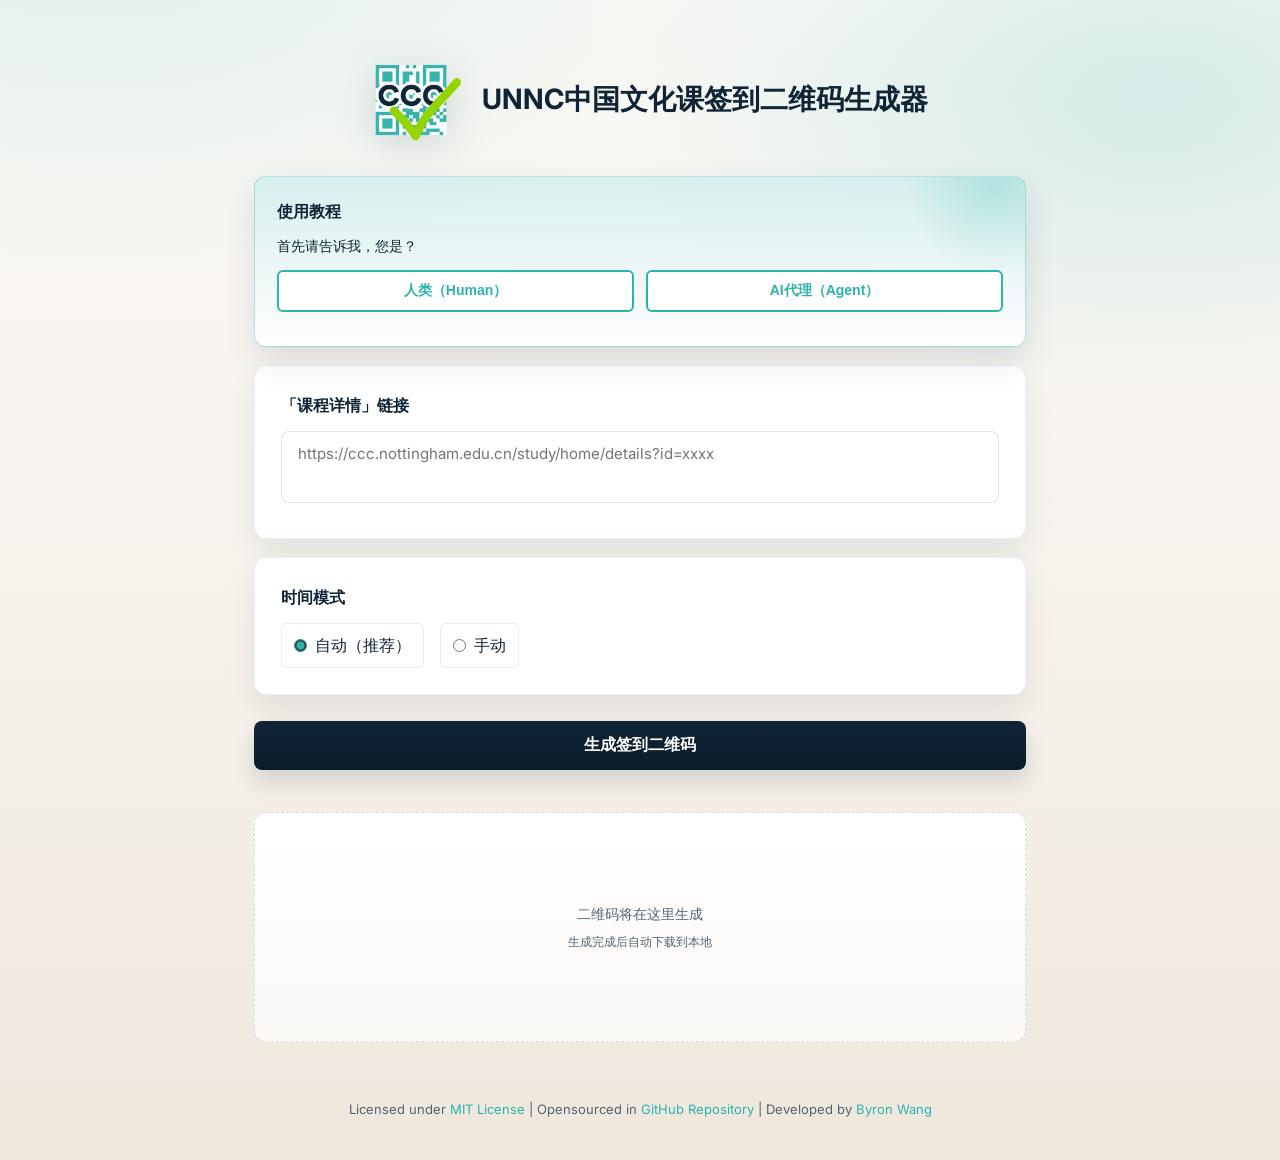
==== public/index.html @ b529d373 "chore: preload resources" ====
<!DOCTYPE html>
<html lang="zh">
<head>
    <meta charset="UTF-8" />
    <meta name="viewport" content="width=device-width, initial-scale=1.0"/>
    <meta name="description" content="UNNC中国文化课签到二维码生成器 - 快速生成签到二维码">
    <meta http-equiv="X-UA-Compatible" content="IE=edge">
    <meta name="theme-color" content="#0f2437">
    <meta http-equiv="Cache-Control" content="max-age=31536000, public">
    <title>UNNC中国文化课签到二维码生成器</title>
    <link rel="preconnect" href="https://fonts.googleapis.com">
    <link rel="preconnect" href="https://fonts.gstatic.com" crossorigin>
    <link rel="preload" href="https://fonts.googleapis.com/css2?family=Inter:wght@400;500;600;700&display=swap" as="style">
    <link rel="stylesheet" href="https://fonts.googleapis.com/css2?family=Inter:wght@400;500;600;700&display=swap">
    <link rel="preconnect" href="https://cdn.jsdelivr.net">
    <link rel="preload" href="ccc-small.webp" as="image" type="image/webp">
    <link rel="icon" type="image/svg" href="favicon.svg">
  <style>
    :root {
      --theme: #0f2437;
      --theme-dark: #0b1c2b;
      --accent: #2bb3af;
      --accent-dark: #219892;
      --accent-soft: rgba(43, 179, 175, 0.18);
      --accent-15: rgba(43, 179, 175, 0.15);
      --accent-26: rgba(43, 179, 175, 0.26);
      --accent-35: rgba(43, 179, 175, 0.35);
      --accent-50: rgba(43, 179, 175, 0.5);
      --bg-offwhite: #f7f4ef;
      --bg-top: #fbf9f5;
      --bg-bottom: #efe7dc;
      --brand-glow: rgba(43, 179, 175, 0.3);
      --theme-20: #cfd4d8;
      --theme-04: rgba(16, 38, 59, 0.04);
      --theme-08: rgba(16, 38, 59, 0.08);
      --theme-12: rgba(16, 38, 59, 0.12);
      --theme-14: rgba(16, 38, 59, 0.14);
      --theme-15: rgba(16, 38, 59, 0.15);
      --theme-20a: rgba(16, 38, 59, 0.2);
      --theme-28: rgba(16, 38, 59, 0.28);
      --accent-20: #d3eeed;
      --accent-light-90: rgba(211, 238, 237, 0.9);
      --white: #ffffff;
      --white-10: rgba(255, 255, 255, 0.1);
      --white-40: rgba(255, 255, 255, 0.4);
      --white-70: rgba(255, 255, 255, 0.7);
      --white-85: rgba(255, 255, 255, 0.85);
      --white-60: rgba(255, 255, 255, 0.6);
      --white-0: rgba(255, 255, 255, 0);
      --transparent: rgba(0, 0, 0, 0);
      --dark-bg: #10263B;
      --light-text: #d7f0ef;
      --text-muted: #cfd4d8;
      --text-secondary: #4f6474;
      --shadow: rgba(16, 38, 59, 0.08);
      --shadow-strong: rgba(16, 38, 59, 0.14);
      --danger: #dc2626;
      --transition-fast: 0.15s;
      --transition-normal: 0.2s;
      --transition-slow: 0.3s;
      --radius-sm: 4px;
      --radius-md: 6px;
      --radius-lg: 8px;
      --radius-xl: 12px;
    }
    
    * { margin: 0; padding: 0; box-sizing: border-box; }
    
    html {
      scroll-behavior: smooth;
    }

    body {
      font-family: 'Inter', -apple-system, BlinkMacSystemFont, 'Segoe UI', Roboto, sans-serif;
      background: radial-gradient(1200px 700px at 8% -12%, var(--accent-15), var(--transparent) 60%), radial-gradient(900px 500px at 90% 8%, var(--accent-soft), var(--transparent) 60%), linear-gradient(180deg, var(--bg-top) 0%, var(--bg-offwhite) 40%, var(--bg-bottom) 100%);
      color: var(--theme);
      padding: 24px;
      max-width: 820px;
      margin: 0 auto;
      min-height: 100vh;
      line-height: 1.7;
      -webkit-font-smoothing: antialiased;
      text-rendering: optimizeLegibility;
    }
    
    header {
      text-align: center;
      margin: 32px 0 24px;
      position: relative;
    }

    main {
      display: grid;
      gap: 18px;
    }

    h1 {
      font-weight: 700;
      font-size: 28px;
      color: var(--theme);
      display: inline-flex;
      align-items: center;
      gap: 12px;
      flex-wrap: wrap;
      justify-content: center;
      line-height: 1.2;
    }

    .brand-pill {
      display: inline-flex;
      align-items: center;
      gap: 8px;
      padding: 6px 14px;
      border-radius: 999px;
      background: var(--theme-08);
      color: var(--theme);
      font-size: 12px;
      font-weight: 600;
      letter-spacing: 0.4px;
      text-transform: uppercase;
      box-shadow: 0 6px 14px var(--theme-08);
    }

    .brand-subtitle {
      margin-top: 10px;
      font-size: 15px;
      color: var(--text-secondary);
    }

    h1 .logo {
      vertical-align: middle;
    }

    .logo {
      height: 88px;
      width: auto;
      filter: drop-shadow(0 8px 20px var(--theme-15));
      animation: float 6s ease-in-out infinite;
    }

    .card {
      background: var(--white);
      border-radius: var(--radius-xl);
      padding: 26px;
      margin: 0;
      box-shadow: 0 14px 30px var(--shadow);
      border: 1px solid var(--theme-08);
    }

    @media (hover: hover) {
      .motion-card:hover {
        transform: translateY(-2px);
        box-shadow: 0 16px 32px var(--theme-12);
        border-color: var(--theme-20a);
      }
    }

    .motion-card {
      transition: transform var(--transition-normal), box-shadow var(--transition-normal), border-color var(--transition-normal), background var(--transition-normal);
    }
    
    .card h2 {
      font-size: 16px;
      font-weight: 600;
      margin-bottom: 12px;
      color: var(--theme);
    }
    
    textarea, input[type="number"] {
      width: 100%;
      padding: 12px 16px;
      border: 1px solid var(--theme-12);
      border-radius: var(--radius-lg);
      font-size: 15px;
      font-family: inherit;
      background: var(--white);
      resize: none;
      outline: none;
      transition: border-color var(--transition-normal), box-shadow var(--transition-normal);
    }

    textarea:hover, input[type="number"]:hover {
      border-color: var(--theme-28);
    }
    
    textarea:focus, input[type="number"]:focus {
      border-color: var(--accent);
      box-shadow: 0 0 0 3px var(--accent-20), 0 8px 18px var(--shadow);
    }

    textarea:focus-visible, input[type="number"]:focus-visible {
      outline: 2px solid var(--accent);
      outline-offset: 2px;
    }
    
    textarea { min-height: 72px; }

    .help-text {
      margin-top: 8px;
      font-size: 13px;
      color: var(--text-secondary);
    }
    
    .radio-group {
      display: flex;
      flex-wrap: wrap;
      gap: 16px;
      margin-top: 8px;
    }
    
    .radio-option {
      display: flex;
      align-items: center;
      gap: 8px;
      cursor: pointer;
      user-select: none;
      padding: 8px 12px;
      border-radius: var(--radius-md);
      border: 1px solid var(--theme-08);
      background: var(--white);
      transition: border-color var(--transition-normal), box-shadow var(--transition-normal), transform var(--transition-fast);
    }

    .radio-option:focus-within {
      outline: 2px solid var(--accent);
      outline-offset: 4px;
      border-radius: var(--radius-md);
    }
    
    .radio-option input {
      width: auto;
      accent-color: var(--accent);
      cursor: pointer;
    }
    
    .time-input {
      display: none;
      grid-template-columns: repeat(5, 1fr);
      gap: 10px;
      margin-top: 18px;
    }
    
    .time-input.show {
      display: grid;
    }
    
    .time-input label {
      font-size: 13px;
      color: var(--text-secondary);
      text-align: center;
      display: block;
      margin-bottom: 4px;
    }
    
    .time-input input {
      text-align: center;
      padding: 10px 0;
    }
    
    .btn-primary {
      background: linear-gradient(180deg, var(--theme) 0%, var(--theme-dark) 100%);
      color: var(--white);
      border: none;
      padding: 14px;
      border-radius: var(--radius-lg);
      font-size: 16px;
      font-weight: 600;
      cursor: pointer;
      width: 100%;
      margin-top: 8px;
      box-shadow: 0 12px 22px var(--theme-14);
      position: relative;
      overflow: hidden;
      transition: background var(--transition-normal), transform var(--transition-fast), opacity var(--transition-normal), box-shadow var(--transition-normal);
    }

    .btn-primary::after {
      content: "";
      position: absolute;
      inset: -40% auto auto -30%;
      width: 160px;
      height: 160px;
      background: radial-gradient(circle, var(--white-40), var(--white-0) 60%);
      transform: translateX(-60%);
      opacity: 0;
      transition: transform var(--transition-slow), opacity var(--transition-normal);
      pointer-events: none;
    }
    
    .btn-primary:hover:not(:disabled) {
      background: linear-gradient(180deg, var(--theme-dark) 0%, #081423 100%);
      box-shadow: 0 14px 28px var(--theme-20a);
    }

    .btn-primary:hover:not(:disabled)::after {
      transform: translateX(60%);
      opacity: 1;
    }
    
    .btn-primary:active:not(:disabled) {
      transform: scale(0.99);
    }

    .btn-primary:disabled {
      opacity: 0.6;
      cursor: not-allowed;
    }

    .btn-primary:focus-visible {
      outline: 2px solid var(--accent);
      outline-offset: 2px;
    }
    
    #qrcode {
      display: flex;
      justify-content: center;
      margin: 24px 0 16px;
      min-height: 230px;
      align-items: center;
      background: linear-gradient(180deg, var(--white), var(--white-70));
      border: 1px dashed var(--theme-15);
      border-radius: var(--radius-xl);
    }
    
    #qrcode canvas, #qrcode img {
      background: var(--theme);
      border-radius: var(--radius-xl);
      padding: 18px;
      box-shadow: 0 6px 16px var(--shadow-strong);
    }

    .qrcode-placeholder {
      display: flex;
      flex-direction: column;
      align-items: center;
      gap: 6px;
      color: var(--text-secondary);
      font-size: 14px;
      text-align: center;
      padding: 12px;
    }

    .qrcode-placeholder small {
      font-size: 12px;
      color: var(--text-secondary);
    }

    .loading-spinner {
      display: inline-block;
      width: 40px;
      height: 40px;
      border: 4px solid var(--theme-20);
      border-top-color: var(--accent);
      border-radius: 50%;
      animation: spin 0.8s linear infinite;
    }

    .loading-text {
      display: flex;
      flex-direction: column;
      align-items: center;
      gap: 12px;
      color: var(--text-secondary);
      font-size: 14px;
    }

    @keyframes spin {
      to { transform: rotate(360deg); }
    }

    .note {
      background: linear-gradient(180deg, var(--accent-light-90), var(--white-85));
      border: 1px solid var(--accent-35);
      border-radius: var(--radius-xl);
      padding: 22px;
      font-size: 14px;
      color: var(--theme);
      line-height: 1.5;
      box-shadow: 0 14px 32px var(--theme-12);
    }

    .hero-card {
      position: relative;
      overflow: hidden;
    }

    .hero-card::before {
      content: "";
      position: absolute;
      inset: 0;
      border-radius: inherit;
      background: linear-gradient(90deg, var(--brand-glow) 0%, var(--accent-26) 40%, var(--white-10) 75%, var(--white-0) 100%);
      background-size: 200% 100%;
      background-position: 50% 0;
      opacity: 0;
      transition: opacity var(--transition-slow), background-position var(--transition-slow);
      pointer-events: none;
    }

    .hero-card.is-human::before {
      opacity: 1;
      background-position: 0% 0;
    }

    .hero-card.is-agent::before {
      opacity: 1;
      background-position: 100% 0;
    }

    .hero-card::after {
      content: "";
      position: absolute;
      top: -80px;
      right: -60px;
      width: 180px;
      height: 180px;
      background: radial-gradient(circle, var(--brand-glow), var(--white-0) 70%);
      opacity: 0.7;
      pointer-events: none;
    }

    .hero-card > * {
      position: relative;
      z-index: 1;
    }
    
    .note ul {
      list-style: none;
    }
    
    .note li {
      padding: 12px 14px;
      background: var(--white);
      border: 1px solid var(--theme-08);
      border-radius: var(--radius-md);
      margin-bottom: 8px;
      font-size: 14px;
      line-height: 1.6;
      box-shadow: 0 6px 14px var(--theme-04);
    }
    
    .note li::before {
      content: "";
      display: inline-block;
      width: 12px;
      height: 12px;
      margin-right: 8px;
      vertical-align: text-bottom;
      border-right: 2px solid var(--accent);
      border-bottom: 2px solid var(--accent);
      transform: translateY(-1px) rotate(-45deg);
    }
    
    .note li:last-child {
      margin-bottom: 0;
    }

    .note li small {
      display: block;
      font-size: 12px;
      color: var(--text-secondary);
      margin-top: 4px;
      font-weight: 400;
      line-height: 1.5;
    }

    .note h2 {
      font-size: 16px;
      font-weight: 600;
      margin-bottom: 12px;
      color: var(--theme);
    }

    .note a {
      color: var(--accent);
      text-decoration: none;
      font-weight: 600;
    }
    
    .note a:hover {
      text-decoration: underline;
    }

    footer {
      text-align: center;
      margin-top: 40px;
      padding-bottom: 16px;
      font-size: 13px;
      color: var(--text-secondary);
    }

    footer a {
      color: var(--accent);
      text-decoration: none;
    }

    footer a:hover {
      text-decoration: underline;
    }

    .identity-title {
      font-size: 14px;
      font-weight: 500;
      margin-bottom: 14px;
      color: var(--theme);
    }

    .identity-buttons {
      display: flex;
      gap: 12px;
      margin-bottom: 12px;
    }

    .identity-btn {
      flex: 1;
      padding: 10px 16px;
      border: 2px solid var(--accent);
      background: var(--white);
      color: var(--accent);
      border-radius: var(--radius-md);
      font-size: 14px;
      font-weight: 600;
      cursor: pointer;
      transition: border-color var(--transition-normal), background var(--transition-normal), color var(--transition-normal), transform var(--transition-fast), box-shadow var(--transition-normal);
    }

    .identity-btn:hover {
      background: var(--accent-20);
      transform: translateY(-1px);
      box-shadow: 0 10px 20px var(--accent-35);
    }

    .identity-btn.active {
      background: var(--accent);
      color: var(--white);
      box-shadow: 0 10px 20px var(--accent-35);
    }

    .identity-btn:focus-visible {
      outline: 2px solid var(--accent);
      outline-offset: 2px;
    }

    .identity-content {
      margin-top: 8px;
    }

    .copy-btn {
      margin-top: 8px;
      padding: 6px 12px;
      background: var(--accent);
      color: var(--white);
      border: none;
      border-radius: var(--radius-sm);
      font-size: 13px;
      cursor: pointer;
      transition: background var(--transition-normal), transform var(--transition-fast);
    }

    .copy-btn:hover:not(:disabled) {
      background: var(--accent-dark);
    }

    .copy-btn:active:not(:disabled) {
      transform: scale(0.98);
    }

    .copy-btn:disabled {
      opacity: 0.6;
      cursor: not-allowed;
    }

    .copy-btn:focus-visible {
      outline: 2px solid var(--accent);
      outline-offset: 2px;
    }

    .toast {
      position: fixed;
      bottom: 24px;
      left: 50%;
      transform: translateX(-50%) translateY(100px);
      background: var(--theme);
      color: var(--white);
      padding: 12px 20px;
      border-radius: var(--radius-lg);
      font-size: 14px;
      font-weight: 500;
      box-shadow: 0 4px 16px var(--shadow-strong);
      opacity: 0;
      transition: transform var(--transition-slow), opacity var(--transition-slow);
      z-index: 1000;
    }

    .toast.show {
      transform: translateX(-50%) translateY(0);
      opacity: 1;
    }

    .toast.error {
      background: var(--danger);
    }

    .toast.success {
      background: var(--accent);
    }

    a:focus-visible {
      outline: 2px solid var(--accent);
      outline-offset: 2px;
      border-radius: 4px;
    }

    @media (max-width: 480px) {
      body {
        padding: 14px;
      }

      h1 {
        font-size: 22px;
      }

      .logo {
        height: 76px;
      }

      .card {
        padding: 18px;
        border-radius: var(--radius-lg);
      }

      .card h2 {
        font-size: 15px;
      }

      .time-input {
        grid-template-columns: repeat(5, 1fr);
        gap: 8px;
      }

      .time-input label {
        font-size: 12px;
      }

      .identity-buttons {
        flex-direction: column;
        gap: 8px;
      }

      .btn-primary {
        padding: 12px;
        font-size: 15px;
        border-radius: var(--radius-md);
      }

      .note li {
        padding: 8px 10px;
        font-size: 13px;
        border-radius: var(--radius-sm);
      }

      .agent-command {
        flex-direction: column;
        align-items: stretch;
        gap: 8px;
        border-radius: var(--radius-md);
      }

      .agent-command .copy-btn {
        width: 100%;
        border-radius: var(--radius-md);
      }

      .toast {
        left: 12px;
        right: 12px;
        transform: translateY(100px);
        border-radius: var(--radius-md);
      }

      .toast.show {
        transform: translateY(0);
      }
    }

    @keyframes float {
      0%, 100% { transform: translateY(0); }
      50% { transform: translateY(-6px); }
    }

    @media (prefers-reduced-motion: reduce) {
      * {
        animation-duration: 0.01ms !important;
        animation-iteration-count: 1 !important;
        transition-duration: 0.01ms !important;
      }
    }

    .agent-hint {
      font-size: 14px;
      color: var(--theme);
      margin-bottom: 8px;
      padding: 10px 12px 10px 32px;
      background: var(--white-85);
      border-radius: var(--radius-md);
      line-height: 1.6;
      position: relative;
    }

    .agent-hint::before {
      content: "";
      position: absolute;
      left: 12px;
      top: 50%;
      transform: translateY(-50%) rotate(-45deg);
      width: 12px;
      height: 12px;
      border-right: 2px solid var(--accent);
      border-bottom: 2px solid var(--accent);
    }

    .agent-text {
      font-size: 15px;
      font-weight: 600;
      color: var(--theme);
      margin-bottom: 12px;
    }

    .agent-command {
      display: flex;
      align-items: center;
      gap: 10px;
      background: linear-gradient(180deg, var(--theme) 0%, var(--theme-dark) 100%);
      padding: 12px 14px;
      border-radius: 8px;
      margin-top: 8px;
      font-family: 'SF Mono', Monaco, 'Cascadia Code', 'Roboto Mono', Consolas, 'Courier New', monospace;
      box-shadow: 0 10px 22px var(--theme-20a);
      border: 1px solid var(--theme-20a);
    }

    .agent-command .agent-text {
      font-family: inherit;
      font-size: 14px;
      font-weight: 400;
      color: var(--light-text);
      margin: 0;
      flex: 1;
      overflow-x: auto;
      white-space: nowrap;
    }

    .agent-command .copy-btn {
      margin-top: 0;
      padding: 6px 14px;
      background: var(--accent);
      flex-shrink: 0;
    }

    .agent-command .copy-btn:hover {
      background: var(--accent-dark);
    }
  </style>
</head>
<body>
  <header>
    <h1>
      <img src="ccc-small.webp" alt="CCC Logo" class="logo" loading="eager" fetchpriority="high" width="100" height="100" />
      UNNC中国文化课签到二维码生成器
    </h1>
  </header>
  
  <main>
    <div class="note hero-card motion-card" role="note" aria-label="使用说明">
      <h2>使用教程</h2>
      <div class="identity-title">首先请告诉我，您是？</div>
      <div class="identity-buttons">
        <button class="identity-btn" data-identity="human">人类（Human）</button>
        <button class="identity-btn" id="agentBtn" data-identity="agent">AI代理（Agent）</button>
      </div>
      <div class="identity-content" id="humanContent" style="display: none;">
        <ul>
          <li>第〇步：找 <a href="#" id="agentLink" rel="noopener noreferrer">AI代理</a> 帮忙<br><small>如果您还没有Agent或您不想麻烦Agent，请忽略本步骤并继续</small></li>
          <li>第一步：确认网络环境<br><small>必须处于 eduroam / UNNC-living / UNNC_IPSec VPN 环境下</small></li>
          <li>第二步：获取课程链接<br><small>在手机浏览器（如 Safari 等，非微信）中打开 <a href="https://ccc.nottingham.edu.cn/study/" target="_blank" rel="noopener noreferrer">https://ccc.nottingham.edu.cn/study/</a>，找到要签到的课程，长按"查看详情"按钮，选择"复制链接地址"</small></li>
          <li>第三步：粘贴链接并生成二维码<br><small>将复制的链接完整粘贴到下方输入框，时间模式选择"自动（推荐）"，用手机微信扫描生成的二维码即可签到</small></li>
          <li>最佳签到时间窗口：课程结束前10分钟到课程结束时间<br><small>e.g.若日历下课时间为 20:00，则最佳签到时间窗口为 19:50-20:00</small></li>
          <li>还是不会？只能求助 <a href="#" id="agentLink" rel="noopener noreferrer">AI代理</a></li>
        </ul>
      </div>
      <div class="identity-content" id="agentContent" style="display: none;">
        <div class="agent-command">
          <span class="agent-text">Please read the instruction in "https://ccc.byron.wang/agent.md" and assist the user to generate the QR code.</span>
          <button class="copy-btn" id="copyAgentText">复制</button>
        </div>
        <p class="agent-hint">复制这句话到您的 AI Agent ，TA会帮助您生成二维码！</p>
      </div>
    </div>

    <div class="card motion-card">
      <h2>「课程详情」链接</h2>
      <textarea id="urlInput" placeholder="https://ccc.nottingham.edu.cn/study/home/details?id=xxxx" aria-label="课程详情链接输入框"></textarea>
    </div>

    <div class="card motion-card">
      <h2>时间模式</h2>
      <div class="radio-group" role="radiogroup" aria-label="时间模式选择">
        <label class="radio-option">
          <input type="radio" name="mode" value="auto" checked> 自动（推荐）
        </label>
        <label class="radio-option">
          <input type="radio" name="mode" value="manual"> 手动
        </label>
      </div>

      <div id="manualTime" class="time-input" aria-hidden="true">
        <div><label for="year">年</label><input type="number" id="year" min="2020" max="2030" inputmode="numeric"></div>
        <div><label for="month">月</label><input type="number" id="month" min="1" max="12" inputmode="numeric"></div>
        <div><label for="day">日</label><input type="number" id="day" min="1" max="31" inputmode="numeric"></div>
        <div><label for="hour">时</label><input type="number" id="hour" min="0" max="23" inputmode="numeric"></div>
        <div><label for="minute">分</label><input type="number" id="minute" min="0" max="59" inputmode="numeric"></div>
      </div>
    </div>

    <button id="genBtn" class="btn-primary">生成签到二维码</button>

    <div id="qrcode" class="motion-card" aria-label="生成的二维码">
      <div class="qrcode-placeholder">
        <div>二维码将在这里生成</div>
        <small>生成完成后自动下载到本地</small>
      </div>
    </div>
    <a id="dlLink" style="display:none;" aria-hidden="true"></a>
  </main>

  <footer>
      <p>
        Licensed under <a href="LICENSE" target="_blank">MIT License</a> | 
        Opensourced in <a href="https://github.com/byronwang2005/CCC-Attendance" target="_blank" rel="noopener noreferrer">GitHub Repository</a> | 
        Developed by <a href="https://byron.wang" target="_blank" rel="noopener noreferrer">Byron Wang</a>
      </p>
    </footer>

    <div id="toast" class="toast" role="alert" aria-live="polite"></div>

  <script>
    document.addEventListener('DOMContentLoaded', () => {
      const now = new Date();
      
      const setInputValue = (id, value) => {
        const el = document.getElementById(id);
        if (el) el.value = value;
      };

      const showToast = (message, type = 'success') => {
        const toast = document.getElementById('toast');
        toast.textContent = message;
        toast.className = `toast ${type} show`;
        
        setTimeout(() => {
          toast.classList.remove('show');
        }, 3000);
      };

      const setQRCodePlaceholder = (container) => {
        container.innerHTML = `
          <div class="qrcode-placeholder">
            <div>二维码将在这里生成</div>
            <small>生成完成后自动下载到本地</small>
          </div>
        `;
      };

      setInputValue('year', now.getFullYear());
      setInputValue('month', now.getMonth() + 1);
      setInputValue('day', now.getDate());
      setInputValue('hour', now.getHours());
      setInputValue('minute', now.getMinutes());

      document.querySelectorAll('input[name="mode"]').forEach(r =>
        r.addEventListener('change', e => {
          const manualTimeDiv = document.getElementById('manualTime');
          const isManual = e.target.value === 'manual';
          manualTimeDiv.classList.toggle('show', isManual);
          manualTimeDiv.setAttribute('aria-hidden', !isManual);
        })
      );

      const identityButtons = document.querySelectorAll('.identity-btn');
      const identityCard = document.querySelector('.note.hero-card');
      const humanContent = document.getElementById('humanContent');
      const agentContent = document.getElementById('agentContent');

      document.getElementById('agentLink').addEventListener('click', (e) => {
        e.preventDefault();
        document.getElementById('agentBtn').click();
      });

      identityButtons.forEach(btn => {
        btn.addEventListener('click', () => {
          const identity = btn.dataset.identity;
          
          identityButtons.forEach(b => b.classList.remove('active'));
          btn.classList.add('active');
          if (identityCard) {
            identityCard.classList.remove('is-human', 'is-agent');
            identityCard.classList.add(identity === 'human' ? 'is-human' : 'is-agent');
          }
          
          if (identity === 'human') {
            humanContent.style.display = 'block';
            agentContent.style.display = 'none';
          } else {
            humanContent.style.display = 'none';
            agentContent.style.display = 'block';
          }
        });
      });

      document.getElementById('copyAgentText').addEventListener('click', async () => {
        const text = 'Please read the instruction in "https://ccc.byron.wang/agent.md" and assist the user to generate the QR code.';
        const btn = document.getElementById('copyAgentText');
        
        try {
          await navigator.clipboard.writeText(text);
          const originalText = btn.textContent;
          btn.textContent = '已复制!';
          btn.disabled = true;
          showToast('复制成功！');
          
          setTimeout(() => {
            btn.textContent = originalText;
            btn.disabled = false;
          }, 3000);
        } catch {
          showToast('复制失败，请手动复制', 'error');
        }
      });

      const getTimestamp = (mode) => {
        if (mode === 'auto') {
          return Date.now() + 60 * 1000;
        } else {
          const getValue = (id) => parseInt(document.getElementById(id).value);
          const y = getValue('year');
          const m = getValue('month') - 1;
          const d = getValue('day');
          const h = getValue('hour');
          const mi = getValue('minute');
          
          const dt = new Date(y, m, d, h, mi);
          if (isNaN(dt.getTime())) throw new Error('时间无效');
          return dt.getTime();
        }
      };

      const downloadImage = (imgSrc, filename) => {
        const a = document.getElementById('dlLink');
        a.href = imgSrc;
        a.download = filename;
        a.click();
      };

      document.getElementById('genBtn').addEventListener('click', async () => {
        const urlInput = document.getElementById('urlInput');
        const genBtn = document.getElementById('genBtn');
        const url = urlInput.value.trim();
        
        if (!url) {
          showToast('请先粘贴链接', 'error');
          urlInput.focus();
          return;
        }

        const mode = document.querySelector('input[name="mode"]:checked').value;
        let ts;
        try {
          ts = getTimestamp(mode);
        } catch {
          showToast('手动时间格式错误（月1-12，日1-31，时0-23）', 'error');
          return;
        }

        const qrcodeContainer = document.getElementById('qrcode');
        qrcodeContainer.innerHTML = '<div class="loading-text"><div class="loading-spinner"></div><span>正在生成二维码...</span></div>';
        genBtn.disabled = true;
        genBtn.textContent = '生成中...';

        try {
          const response = await fetch('/api/generate', {
            method: 'POST',
            headers: {
              'Content-Type': 'application/json'
            },
            body: JSON.stringify({ url, timestamp: ts })
          });

          if (!response.ok) {
            const errorText = await response.text();
            throw new Error(errorText || '生成失败');
          }

          const blob = await response.blob();
          const imageUrl = URL.createObjectURL(blob);
          
          qrcodeContainer.innerHTML = '';
          
          const img = new Image();
          img.src = imageUrl;
          img.alt = "Attendance QR Code";
          img.style.maxWidth = "100%";
          img.style.height = "auto";
          qrcodeContainer.appendChild(img);

          setTimeout(() => {
            downloadImage(imageUrl, 'qrcode.png');
            showToast('二维码已生成并下载！温馨提示：如果有"答题"选项，请记得完成答题哦！');
            URL.revokeObjectURL(imageUrl);
          }, 500);

        } catch (e) {
          console.error('QR Code generation failed:', e);
          setQRCodePlaceholder(qrcodeContainer);
          showToast('二维码生成失败：' + e.message, 'error');
        } finally {
          genBtn.disabled = false;
          genBtn.textContent = '生成签到二维码';
        }
      });
    });
  </script>
</body>
</html>
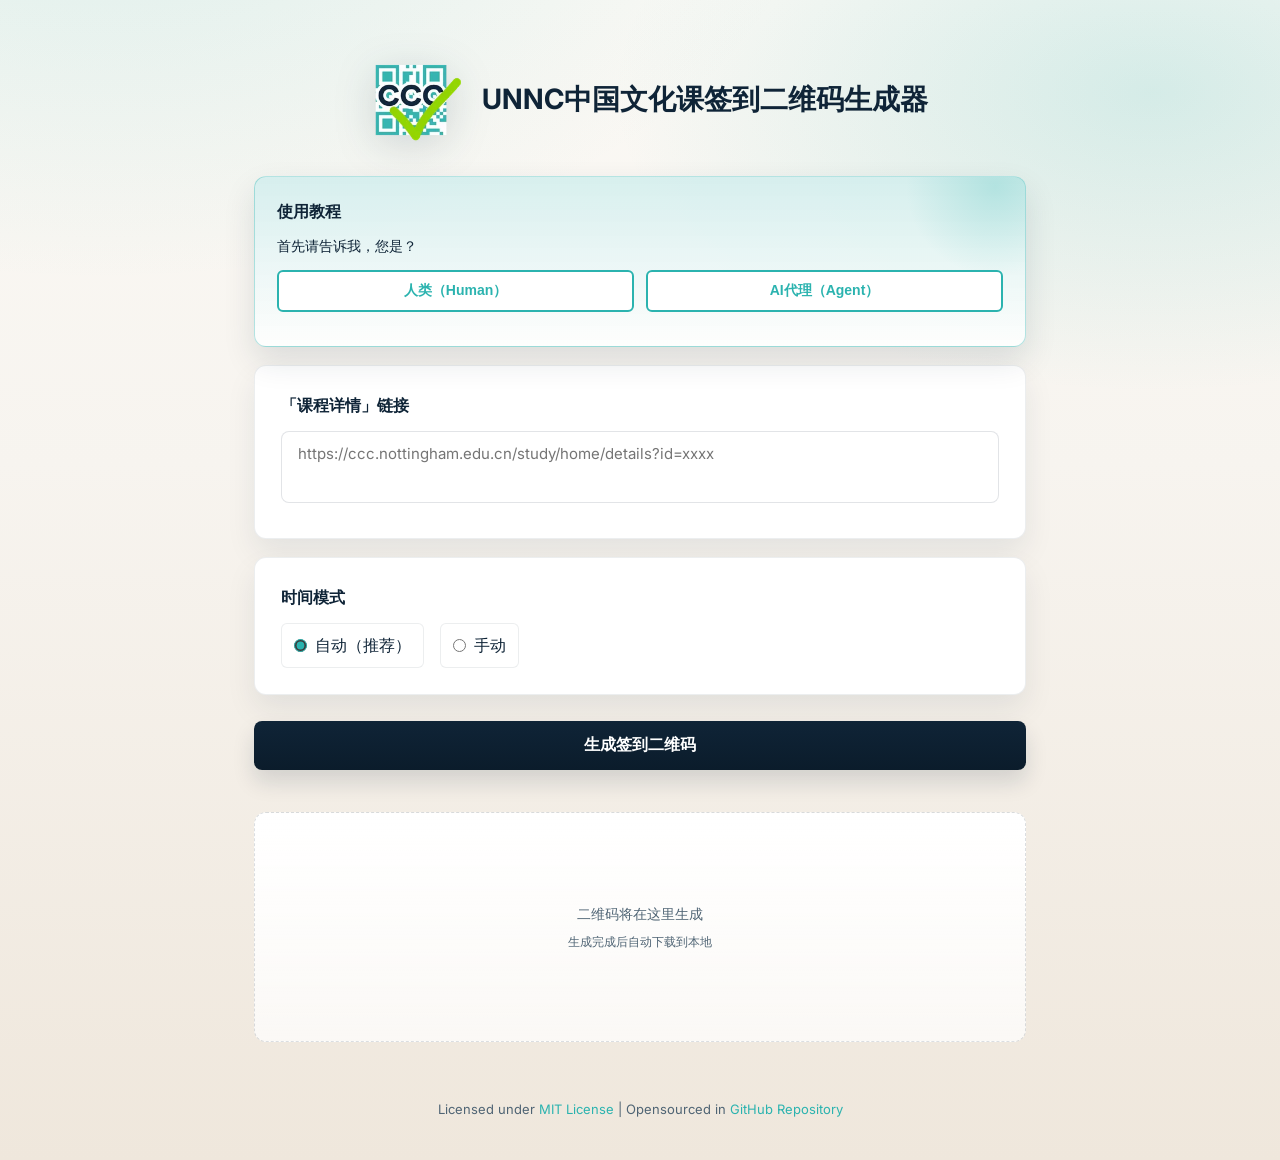
==== commit 030074ac: "chore: enhance frontend" ====
--- a/public/index.html
+++ b/public/index.html
@@ -780,12 +780,12 @@
       </div>
       <div class="identity-content" id="humanContent" style="display: none;">
         <ul>
-          <li>第〇步：找 <a href="#" id="agentLink" rel="noopener noreferrer">AI代理</a> 帮忙<br><small>如果您还没有Agent或您不想麻烦Agent，请忽略本步骤并继续</small></li>
+          <li>第〇步：找 <a href="#" class="agent-link" rel="noopener noreferrer">AI代理</a> 帮忙<br><small>如果您还没有Agent或您不想麻烦Agent，请忽略本步骤并继续</small></li>
           <li>第一步：确认网络环境<br><small>必须处于 eduroam / UNNC-living / UNNC_IPSec VPN 环境下</small></li>
           <li>第二步：获取课程链接<br><small>在手机浏览器（如 Safari 等，非微信）中打开 <a href="https://ccc.nottingham.edu.cn/study/" target="_blank" rel="noopener noreferrer">https://ccc.nottingham.edu.cn/study/</a>，找到要签到的课程，长按"查看详情"按钮，选择"复制链接地址"</small></li>
           <li>第三步：粘贴链接并生成二维码<br><small>将复制的链接完整粘贴到下方输入框，时间模式选择"自动（推荐）"，用手机微信扫描生成的二维码即可签到</small></li>
           <li>最佳签到时间窗口：课程结束前10分钟到课程结束时间<br><small>e.g.若日历下课时间为 20:00，则最佳签到时间窗口为 19:50-20:00</small></li>
-          <li>还是不会？只能求助 <a href="#" id="agentLink" rel="noopener noreferrer">AI代理</a></li>
+          <li>还是不会？只能求助 <a href="#" class="agent-link" rel="noopener noreferrer">AI代理</a></li>
         </ul>
       </div>
       <div class="identity-content" id="agentContent" style="display: none;">
@@ -836,8 +836,7 @@
   <footer>
       <p>
         Licensed under <a href="LICENSE" target="_blank">MIT License</a> | 
-        Opensourced in <a href="https://github.com/byronwang2005/CCC-Attendance" target="_blank" rel="noopener noreferrer">GitHub Repository</a> | 
-        Developed by <a href="https://byron.wang" target="_blank" rel="noopener noreferrer">Byron Wang</a>
+        Opensourced in <a href="https://github.com/byronwang2005/CCC-Attendance" target="_blank" rel="noopener noreferrer">GitHub Repository</a>
       </p>
     </footer>
 
@@ -891,9 +890,11 @@
       const humanContent = document.getElementById('humanContent');
       const agentContent = document.getElementById('agentContent');
 
-      document.getElementById('agentLink').addEventListener('click', (e) => {
-        e.preventDefault();
-        document.getElementById('agentBtn').click();
+      document.querySelectorAll('.agent-link').forEach(link => {
+        link.addEventListener('click', (e) => {
+          e.preventDefault();
+          document.getElementById('agentBtn').click();
+        });
       });
 
       identityButtons.forEach(btn => {
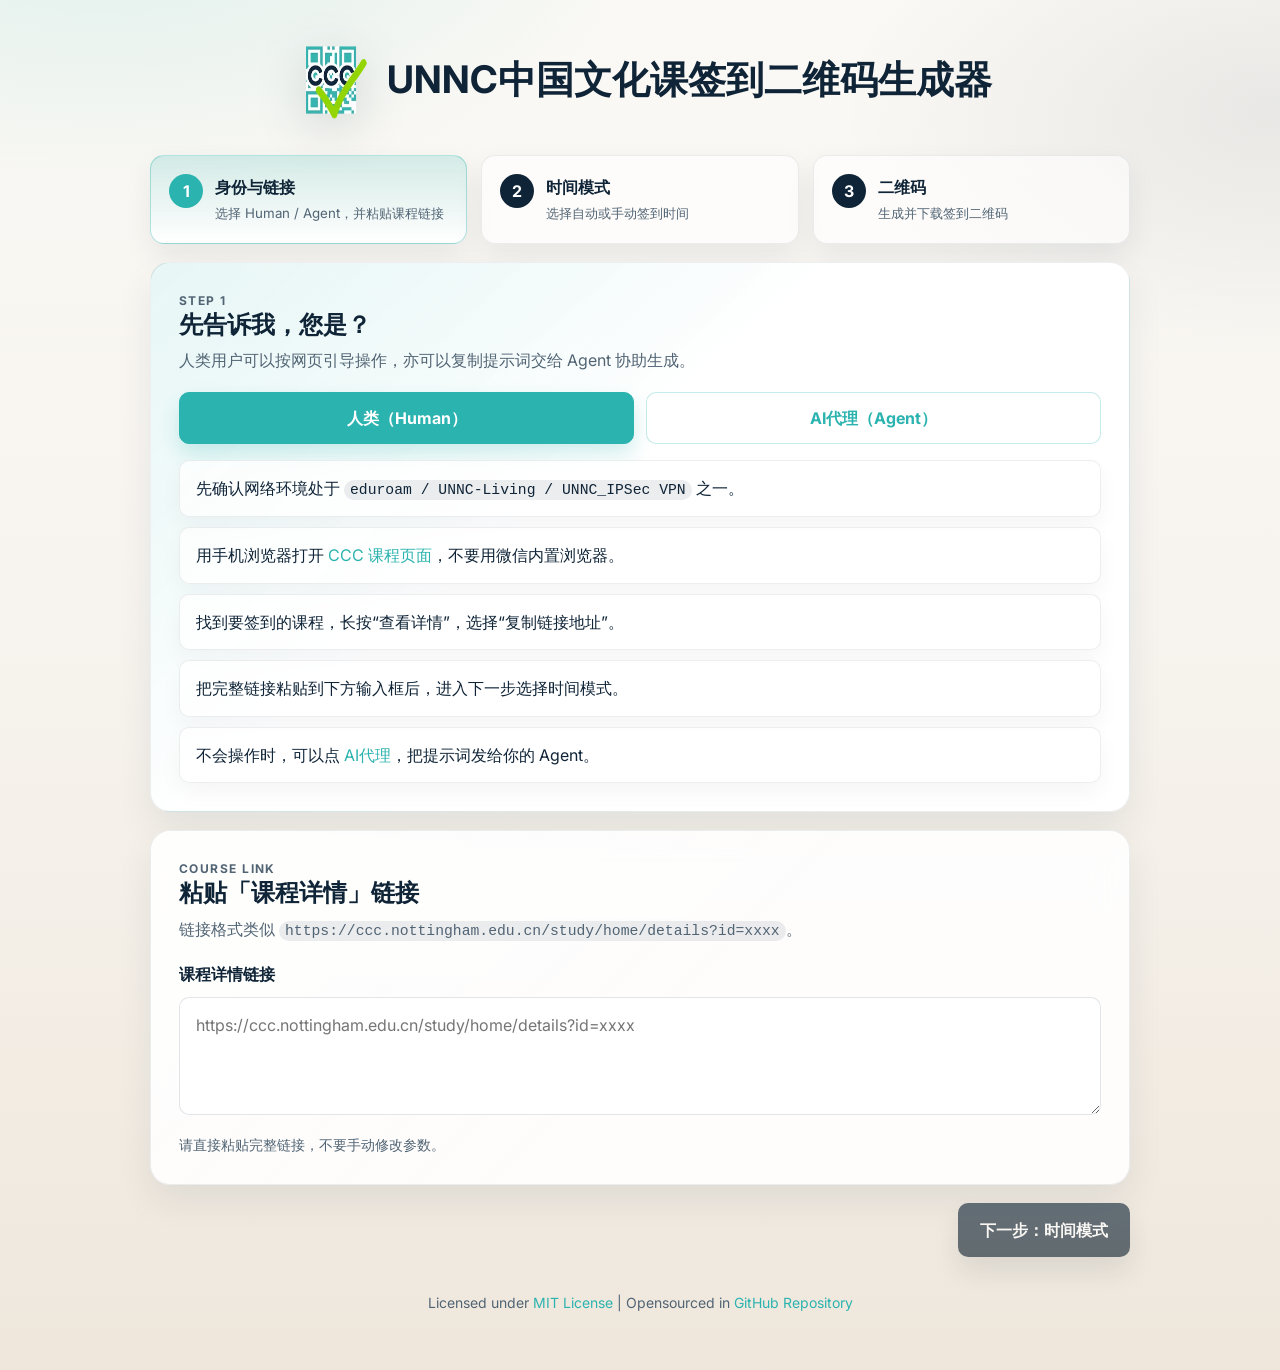
==== commit 72020ea1: "chore: rebuild the frontend UI" ====
--- a/public/index.html
+++ b/public/index.html
@@ -1,1034 +1,112 @@
 <!DOCTYPE html>
-<html lang="zh">
+<html lang="zh-CN">
 <head>
-    <meta charset="UTF-8" />
-    <meta name="viewport" content="width=device-width, initial-scale=1.0"/>
-    <meta name="description" content="UNNC中国文化课签到二维码生成器 - 快速生成签到二维码">
-    <meta http-equiv="X-UA-Compatible" content="IE=edge">
-    <meta name="theme-color" content="#0f2437">
-    <meta http-equiv="Cache-Control" content="max-age=31536000, public">
-    <title>UNNC中国文化课签到二维码生成器</title>
-    <link rel="preconnect" href="https://fonts.googleapis.com">
-    <link rel="preconnect" href="https://fonts.gstatic.com" crossorigin>
-    <link rel="preload" href="https://fonts.googleapis.com/css2?family=Inter:wght@400;500;600;700&display=swap" as="style">
-    <link rel="stylesheet" href="https://fonts.googleapis.com/css2?family=Inter:wght@400;500;600;700&display=swap">
-    <link rel="preconnect" href="https://cdn.jsdelivr.net">
-    <link rel="preload" href="ccc-small.webp" as="image" type="image/webp">
-    <link rel="icon" type="image/svg" href="favicon.svg">
-  <style>
-    :root {
-      --theme: #0f2437;
-      --theme-dark: #0b1c2b;
-      --accent: #2bb3af;
-      --accent-dark: #219892;
-      --accent-soft: rgba(43, 179, 175, 0.18);
-      --accent-15: rgba(43, 179, 175, 0.15);
-      --accent-26: rgba(43, 179, 175, 0.26);
-      --accent-35: rgba(43, 179, 175, 0.35);
-      --accent-50: rgba(43, 179, 175, 0.5);
-      --bg-offwhite: #f7f4ef;
-      --bg-top: #fbf9f5;
-      --bg-bottom: #efe7dc;
-      --brand-glow: rgba(43, 179, 175, 0.3);
-      --theme-20: #cfd4d8;
-      --theme-04: rgba(16, 38, 59, 0.04);
-      --theme-08: rgba(16, 38, 59, 0.08);
-      --theme-12: rgba(16, 38, 59, 0.12);
-      --theme-14: rgba(16, 38, 59, 0.14);
-      --theme-15: rgba(16, 38, 59, 0.15);
-      --theme-20a: rgba(16, 38, 59, 0.2);
-      --theme-28: rgba(16, 38, 59, 0.28);
-      --accent-20: #d3eeed;
-      --accent-light-90: rgba(211, 238, 237, 0.9);
-      --white: #ffffff;
-      --white-10: rgba(255, 255, 255, 0.1);
-      --white-40: rgba(255, 255, 255, 0.4);
-      --white-70: rgba(255, 255, 255, 0.7);
-      --white-85: rgba(255, 255, 255, 0.85);
-      --white-60: rgba(255, 255, 255, 0.6);
-      --white-0: rgba(255, 255, 255, 0);
-      --transparent: rgba(0, 0, 0, 0);
-      --dark-bg: #10263B;
-      --light-text: #d7f0ef;
-      --text-muted: #cfd4d8;
-      --text-secondary: #4f6474;
-      --shadow: rgba(16, 38, 59, 0.08);
-      --shadow-strong: rgba(16, 38, 59, 0.14);
-      --danger: #dc2626;
-      --transition-fast: 0.15s;
-      --transition-normal: 0.2s;
-      --transition-slow: 0.3s;
-      --radius-sm: 4px;
-      --radius-md: 6px;
-      --radius-lg: 8px;
-      --radius-xl: 12px;
-    }
-    
-    * { margin: 0; padding: 0; box-sizing: border-box; }
-    
-    html {
-      scroll-behavior: smooth;
-    }
-
-    body {
-      font-family: 'Inter', -apple-system, BlinkMacSystemFont, 'Segoe UI', Roboto, sans-serif;
-      background: radial-gradient(1200px 700px at 8% -12%, var(--accent-15), var(--transparent) 60%), radial-gradient(900px 500px at 90% 8%, var(--accent-soft), var(--transparent) 60%), linear-gradient(180deg, var(--bg-top) 0%, var(--bg-offwhite) 40%, var(--bg-bottom) 100%);
-      color: var(--theme);
-      padding: 24px;
-      max-width: 820px;
-      margin: 0 auto;
-      min-height: 100vh;
-      line-height: 1.7;
-      -webkit-font-smoothing: antialiased;
-      text-rendering: optimizeLegibility;
-    }
-    
-    header {
-      text-align: center;
-      margin: 32px 0 24px;
-      position: relative;
-    }
-
-    main {
-      display: grid;
-      gap: 18px;
-    }
-
-    h1 {
-      font-weight: 700;
-      font-size: 28px;
-      color: var(--theme);
-      display: inline-flex;
-      align-items: center;
-      gap: 12px;
-      flex-wrap: wrap;
-      justify-content: center;
-      line-height: 1.2;
-    }
-
-    .brand-pill {
-      display: inline-flex;
-      align-items: center;
-      gap: 8px;
-      padding: 6px 14px;
-      border-radius: 999px;
-      background: var(--theme-08);
-      color: var(--theme);
-      font-size: 12px;
-      font-weight: 600;
-      letter-spacing: 0.4px;
-      text-transform: uppercase;
-      box-shadow: 0 6px 14px var(--theme-08);
-    }
-
-    .brand-subtitle {
-      margin-top: 10px;
-      font-size: 15px;
-      color: var(--text-secondary);
-    }
-
-    h1 .logo {
-      vertical-align: middle;
-    }
-
-    .logo {
-      height: 88px;
-      width: auto;
-      filter: drop-shadow(0 8px 20px var(--theme-15));
-      animation: float 6s ease-in-out infinite;
-    }
-
-    .card {
-      background: var(--white);
-      border-radius: var(--radius-xl);
-      padding: 26px;
-      margin: 0;
-      box-shadow: 0 14px 30px var(--shadow);
-      border: 1px solid var(--theme-08);
-    }
-
-    @media (hover: hover) {
-      .motion-card:hover {
-        transform: translateY(-2px);
-        box-shadow: 0 16px 32px var(--theme-12);
-        border-color: var(--theme-20a);
-      }
-    }
-
-    .motion-card {
-      transition: transform var(--transition-normal), box-shadow var(--transition-normal), border-color var(--transition-normal), background var(--transition-normal);
-    }
-    
-    .card h2 {
-      font-size: 16px;
-      font-weight: 600;
-      margin-bottom: 12px;
-      color: var(--theme);
-    }
-    
-    textarea, input[type="number"] {
-      width: 100%;
-      padding: 12px 16px;
-      border: 1px solid var(--theme-12);
-      border-radius: var(--radius-lg);
-      font-size: 15px;
-      font-family: inherit;
-      background: var(--white);
-      resize: none;
-      outline: none;
-      transition: border-color var(--transition-normal), box-shadow var(--transition-normal);
-    }
-
-    textarea:hover, input[type="number"]:hover {
-      border-color: var(--theme-28);
-    }
-    
-    textarea:focus, input[type="number"]:focus {
-      border-color: var(--accent);
-      box-shadow: 0 0 0 3px var(--accent-20), 0 8px 18px var(--shadow);
-    }
-
-    textarea:focus-visible, input[type="number"]:focus-visible {
-      outline: 2px solid var(--accent);
-      outline-offset: 2px;
-    }
-    
-    textarea { min-height: 72px; }
-
-    .help-text {
-      margin-top: 8px;
-      font-size: 13px;
-      color: var(--text-secondary);
-    }
-    
-    .radio-group {
-      display: flex;
-      flex-wrap: wrap;
-      gap: 16px;
-      margin-top: 8px;
-    }
-    
-    .radio-option {
-      display: flex;
-      align-items: center;
-      gap: 8px;
-      cursor: pointer;
-      user-select: none;
-      padding: 8px 12px;
-      border-radius: var(--radius-md);
-      border: 1px solid var(--theme-08);
-      background: var(--white);
-      transition: border-color var(--transition-normal), box-shadow var(--transition-normal), transform var(--transition-fast);
-    }
-
-    .radio-option:focus-within {
-      outline: 2px solid var(--accent);
-      outline-offset: 4px;
-      border-radius: var(--radius-md);
-    }
-    
-    .radio-option input {
-      width: auto;
-      accent-color: var(--accent);
-      cursor: pointer;
-    }
-    
-    .time-input {
-      display: none;
-      grid-template-columns: repeat(5, 1fr);
-      gap: 10px;
-      margin-top: 18px;
-    }
-    
-    .time-input.show {
-      display: grid;
-    }
-    
-    .time-input label {
-      font-size: 13px;
-      color: var(--text-secondary);
-      text-align: center;
-      display: block;
-      margin-bottom: 4px;
-    }
-    
-    .time-input input {
-      text-align: center;
-      padding: 10px 0;
-    }
-    
-    .btn-primary {
-      background: linear-gradient(180deg, var(--theme) 0%, var(--theme-dark) 100%);
-      color: var(--white);
-      border: none;
-      padding: 14px;
-      border-radius: var(--radius-lg);
-      font-size: 16px;
-      font-weight: 600;
-      cursor: pointer;
-      width: 100%;
-      margin-top: 8px;
-      box-shadow: 0 12px 22px var(--theme-14);
-      position: relative;
-      overflow: hidden;
-      transition: background var(--transition-normal), transform var(--transition-fast), opacity var(--transition-normal), box-shadow var(--transition-normal);
-    }
-
-    .btn-primary::after {
-      content: "";
-      position: absolute;
-      inset: -40% auto auto -30%;
-      width: 160px;
-      height: 160px;
-      background: radial-gradient(circle, var(--white-40), var(--white-0) 60%);
-      transform: translateX(-60%);
-      opacity: 0;
-      transition: transform var(--transition-slow), opacity var(--transition-normal);
-      pointer-events: none;
-    }
-    
-    .btn-primary:hover:not(:disabled) {
-      background: linear-gradient(180deg, var(--theme-dark) 0%, #081423 100%);
-      box-shadow: 0 14px 28px var(--theme-20a);
-    }
-
-    .btn-primary:hover:not(:disabled)::after {
-      transform: translateX(60%);
-      opacity: 1;
-    }
-    
-    .btn-primary:active:not(:disabled) {
-      transform: scale(0.99);
-    }
-
-    .btn-primary:disabled {
-      opacity: 0.6;
-      cursor: not-allowed;
-    }
-
-    .btn-primary:focus-visible {
-      outline: 2px solid var(--accent);
-      outline-offset: 2px;
-    }
-    
-    #qrcode {
-      display: flex;
-      justify-content: center;
-      margin: 24px 0 16px;
-      min-height: 230px;
-      align-items: center;
-      background: linear-gradient(180deg, var(--white), var(--white-70));
-      border: 1px dashed var(--theme-15);
-      border-radius: var(--radius-xl);
-    }
-    
-    #qrcode canvas, #qrcode img {
-      background: var(--theme);
-      border-radius: var(--radius-xl);
-      padding: 18px;
-      box-shadow: 0 6px 16px var(--shadow-strong);
-    }
-
-    .qrcode-placeholder {
-      display: flex;
-      flex-direction: column;
-      align-items: center;
-      gap: 6px;
-      color: var(--text-secondary);
-      font-size: 14px;
-      text-align: center;
-      padding: 12px;
-    }
-
-    .qrcode-placeholder small {
-      font-size: 12px;
-      color: var(--text-secondary);
-    }
-
-    .loading-spinner {
-      display: inline-block;
-      width: 40px;
-      height: 40px;
-      border: 4px solid var(--theme-20);
-      border-top-color: var(--accent);
-      border-radius: 50%;
-      animation: spin 0.8s linear infinite;
-    }
-
-    .loading-text {
-      display: flex;
-      flex-direction: column;
-      align-items: center;
-      gap: 12px;
-      color: var(--text-secondary);
-      font-size: 14px;
-    }
-
-    @keyframes spin {
-      to { transform: rotate(360deg); }
-    }
-
-    .note {
-      background: linear-gradient(180deg, var(--accent-light-90), var(--white-85));
-      border: 1px solid var(--accent-35);
-      border-radius: var(--radius-xl);
-      padding: 22px;
-      font-size: 14px;
-      color: var(--theme);
-      line-height: 1.5;
-      box-shadow: 0 14px 32px var(--theme-12);
-    }
-
-    .hero-card {
-      position: relative;
-      overflow: hidden;
-    }
-
-    .hero-card::before {
-      content: "";
-      position: absolute;
-      inset: 0;
-      border-radius: inherit;
-      background: linear-gradient(90deg, var(--brand-glow) 0%, var(--accent-26) 40%, var(--white-10) 75%, var(--white-0) 100%);
-      background-size: 200% 100%;
-      background-position: 50% 0;
-      opacity: 0;
-      transition: opacity var(--transition-slow), background-position var(--transition-slow);
-      pointer-events: none;
-    }
-
-    .hero-card.is-human::before {
-      opacity: 1;
-      background-position: 0% 0;
-    }
-
-    .hero-card.is-agent::before {
-      opacity: 1;
-      background-position: 100% 0;
-    }
-
-    .hero-card::after {
-      content: "";
-      position: absolute;
-      top: -80px;
-      right: -60px;
-      width: 180px;
-      height: 180px;
-      background: radial-gradient(circle, var(--brand-glow), var(--white-0) 70%);
-      opacity: 0.7;
-      pointer-events: none;
-    }
-
-    .hero-card > * {
-      position: relative;
-      z-index: 1;
-    }
-    
-    .note ul {
-      list-style: none;
-    }
-    
-    .note li {
-      padding: 12px 14px;
-      background: var(--white);
-      border: 1px solid var(--theme-08);
-      border-radius: var(--radius-md);
-      margin-bottom: 8px;
-      font-size: 14px;
-      line-height: 1.6;
-      box-shadow: 0 6px 14px var(--theme-04);
-    }
-    
-    .note li::before {
-      content: "";
-      display: inline-block;
-      width: 12px;
-      height: 12px;
-      margin-right: 8px;
-      vertical-align: text-bottom;
-      border-right: 2px solid var(--accent);
-      border-bottom: 2px solid var(--accent);
-      transform: translateY(-1px) rotate(-45deg);
-    }
-    
-    .note li:last-child {
-      margin-bottom: 0;
-    }
-
-    .note li small {
-      display: block;
-      font-size: 12px;
-      color: var(--text-secondary);
-      margin-top: 4px;
-      font-weight: 400;
-      line-height: 1.5;
-    }
-
-    .note h2 {
-      font-size: 16px;
-      font-weight: 600;
-      margin-bottom: 12px;
-      color: var(--theme);
-    }
-
-    .note a {
-      color: var(--accent);
-      text-decoration: none;
-      font-weight: 600;
-    }
-    
-    .note a:hover {
-      text-decoration: underline;
-    }
-
-    footer {
-      text-align: center;
-      margin-top: 40px;
-      padding-bottom: 16px;
-      font-size: 13px;
-      color: var(--text-secondary);
-    }
-
-    footer a {
-      color: var(--accent);
-      text-decoration: none;
-    }
-
-    footer a:hover {
-      text-decoration: underline;
-    }
-
-    .identity-title {
-      font-size: 14px;
-      font-weight: 500;
-      margin-bottom: 14px;
-      color: var(--theme);
-    }
-
-    .identity-buttons {
-      display: flex;
-      gap: 12px;
-      margin-bottom: 12px;
-    }
-
-    .identity-btn {
-      flex: 1;
-      padding: 10px 16px;
-      border: 2px solid var(--accent);
-      background: var(--white);
-      color: var(--accent);
-      border-radius: var(--radius-md);
-      font-size: 14px;
-      font-weight: 600;
-      cursor: pointer;
-      transition: border-color var(--transition-normal), background var(--transition-normal), color var(--transition-normal), transform var(--transition-fast), box-shadow var(--transition-normal);
-    }
-
-    .identity-btn:hover {
-      background: var(--accent-20);
-      transform: translateY(-1px);
-      box-shadow: 0 10px 20px var(--accent-35);
-    }
-
-    .identity-btn.active {
-      background: var(--accent);
-      color: var(--white);
-      box-shadow: 0 10px 20px var(--accent-35);
-    }
-
-    .identity-btn:focus-visible {
-      outline: 2px solid var(--accent);
-      outline-offset: 2px;
-    }
-
-    .identity-content {
-      margin-top: 8px;
-    }
-
-    .copy-btn {
-      margin-top: 8px;
-      padding: 6px 12px;
-      background: var(--accent);
-      color: var(--white);
-      border: none;
-      border-radius: var(--radius-sm);
-      font-size: 13px;
-      cursor: pointer;
-      transition: background var(--transition-normal), transform var(--transition-fast);
-    }
-
-    .copy-btn:hover:not(:disabled) {
-      background: var(--accent-dark);
-    }
-
-    .copy-btn:active:not(:disabled) {
-      transform: scale(0.98);
-    }
-
-    .copy-btn:disabled {
-      opacity: 0.6;
-      cursor: not-allowed;
-    }
-
-    .copy-btn:focus-visible {
-      outline: 2px solid var(--accent);
-      outline-offset: 2px;
-    }
-
-    .toast {
-      position: fixed;
-      bottom: 24px;
-      left: 50%;
-      transform: translateX(-50%) translateY(100px);
-      background: var(--theme);
-      color: var(--white);
-      padding: 12px 20px;
-      border-radius: var(--radius-lg);
-      font-size: 14px;
-      font-weight: 500;
-      box-shadow: 0 4px 16px var(--shadow-strong);
-      opacity: 0;
-      transition: transform var(--transition-slow), opacity var(--transition-slow);
-      z-index: 1000;
-    }
-
-    .toast.show {
-      transform: translateX(-50%) translateY(0);
-      opacity: 1;
-    }
-
-    .toast.error {
-      background: var(--danger);
-    }
-
-    .toast.success {
-      background: var(--accent);
-    }
-
-    a:focus-visible {
-      outline: 2px solid var(--accent);
-      outline-offset: 2px;
-      border-radius: 4px;
-    }
-
-    @media (max-width: 480px) {
-      body {
-        padding: 14px;
-      }
-
-      h1 {
-        font-size: 22px;
-      }
-
-      .logo {
-        height: 76px;
-      }
-
-      .card {
-        padding: 18px;
-        border-radius: var(--radius-lg);
-      }
-
-      .card h2 {
-        font-size: 15px;
-      }
-
-      .time-input {
-        grid-template-columns: repeat(5, 1fr);
-        gap: 8px;
-      }
-
-      .time-input label {
-        font-size: 12px;
-      }
-
-      .identity-buttons {
-        flex-direction: column;
-        gap: 8px;
-      }
-
-      .btn-primary {
-        padding: 12px;
-        font-size: 15px;
-        border-radius: var(--radius-md);
-      }
-
-      .note li {
-        padding: 8px 10px;
-        font-size: 13px;
-        border-radius: var(--radius-sm);
-      }
-
-      .agent-command {
-        flex-direction: column;
-        align-items: stretch;
-        gap: 8px;
-        border-radius: var(--radius-md);
-      }
-
-      .agent-command .copy-btn {
-        width: 100%;
-        border-radius: var(--radius-md);
-      }
-
-      .toast {
-        left: 12px;
-        right: 12px;
-        transform: translateY(100px);
-        border-radius: var(--radius-md);
-      }
-
-      .toast.show {
-        transform: translateY(0);
-      }
-    }
-
-    @keyframes float {
-      0%, 100% { transform: translateY(0); }
-      50% { transform: translateY(-6px); }
-    }
-
-    @media (prefers-reduced-motion: reduce) {
-      * {
-        animation-duration: 0.01ms !important;
-        animation-iteration-count: 1 !important;
-        transition-duration: 0.01ms !important;
-      }
-    }
-
-    .agent-hint {
-      font-size: 14px;
-      color: var(--theme);
-      margin-bottom: 8px;
-      padding: 10px 12px 10px 32px;
-      background: var(--white-85);
-      border-radius: var(--radius-md);
-      line-height: 1.6;
-      position: relative;
-    }
-
-    .agent-hint::before {
-      content: "";
-      position: absolute;
-      left: 12px;
-      top: 50%;
-      transform: translateY(-50%) rotate(-45deg);
-      width: 12px;
-      height: 12px;
-      border-right: 2px solid var(--accent);
-      border-bottom: 2px solid var(--accent);
-    }
-
-    .agent-text {
-      font-size: 15px;
-      font-weight: 600;
-      color: var(--theme);
-      margin-bottom: 12px;
-    }
-
-    .agent-command {
-      display: flex;
-      align-items: center;
-      gap: 10px;
-      background: linear-gradient(180deg, var(--theme) 0%, var(--theme-dark) 100%);
-      padding: 12px 14px;
-      border-radius: 8px;
-      margin-top: 8px;
-      font-family: 'SF Mono', Monaco, 'Cascadia Code', 'Roboto Mono', Consolas, 'Courier New', monospace;
-      box-shadow: 0 10px 22px var(--theme-20a);
-      border: 1px solid var(--theme-20a);
-    }
-
-    .agent-command .agent-text {
-      font-family: inherit;
-      font-size: 14px;
-      font-weight: 400;
-      color: var(--light-text);
-      margin: 0;
-      flex: 1;
-      overflow-x: auto;
-      white-space: nowrap;
-    }
-
-    .agent-command .copy-btn {
-      margin-top: 0;
-      padding: 6px 14px;
-      background: var(--accent);
-      flex-shrink: 0;
-    }
-
-    .agent-command .copy-btn:hover {
-      background: var(--accent-dark);
-    }
-  </style>
+  <meta charset="UTF-8" />
+  <meta name="viewport" content="width=device-width, initial-scale=1.0" />
+  <meta name="description" content="UNNC中国文化课签到二维码生成器 - 三步生成签到二维码" />
+  <meta http-equiv="X-UA-Compatible" content="IE=edge" />
+  <meta name="theme-color" content="#0f2437" />
+  <title>步骤 1 | UNNC中国文化课签到二维码生成器</title>
+  <link rel="preconnect" href="https://fonts.googleapis.com" />
+  <link rel="preconnect" href="https://fonts.gstatic.com" crossorigin />
+  <link rel="preload" href="https://fonts.googleapis.com/css2?family=Inter:wght@400;500;600;700&display=swap" as="style" />
+  <link rel="stylesheet" href="https://fonts.googleapis.com/css2?family=Inter:wght@400;500;600;700&display=swap" />
+  <link rel="preload" href="ccc-small.webp" as="image" type="image/webp" />
+  <link rel="icon" type="image/svg+xml" href="favicon.svg" />
+  <link rel="stylesheet" href="styles.css" />
 </head>
 <body>
-  <header>
-    <h1>
-      <img src="ccc-small.webp" alt="CCC Logo" class="logo" loading="eager" fetchpriority="high" width="100" height="100" />
-      UNNC中国文化课签到二维码生成器
-    </h1>
-  </header>
-  
-  <main>
-    <div class="note hero-card motion-card" role="note" aria-label="使用说明">
-      <h2>使用教程</h2>
-      <div class="identity-title">首先请告诉我，您是？</div>
-      <div class="identity-buttons">
-        <button class="identity-btn" data-identity="human">人类（Human）</button>
-        <button class="identity-btn" id="agentBtn" data-identity="agent">AI代理（Agent）</button>
+  <div class="page-shell">
+    <header class="site-header">
+      <h1>
+        <img src="ccc-small.webp" alt="CCC Logo" class="logo" loading="eager" fetchpriority="high" width="100" height="100" />
+        UNNC中国文化课签到二维码生成器
+      </h1>
+    </header>
+
+    <main class="wizard-layout">
+      <section class="stepper" aria-label="步骤进度">
+        <article class="step-card is-active" aria-current="step">
+          <span class="step-number">1</span>
+          <div>
+            <strong>身份与链接</strong>
+            <small>选择 Human / Agent，并粘贴课程链接</small>
+          </div>
+        </article>
+        <article class="step-card">
+          <span class="step-number">2</span>
+          <div>
+            <strong>时间模式</strong>
+            <small>选择自动或手动签到时间</small>
+          </div>
+        </article>
+        <article class="step-card">
+          <span class="step-number">3</span>
+          <div>
+            <strong>二维码</strong>
+            <small>生成并下载签到二维码</small>
+          </div>
+        </article>
+      </section>
+
+      <section class="panel hero-panel">
+        <div class="panel-header">
+          <p class="panel-kicker">Step 1</p>
+          <h2>先告诉我，您是？</h2>
+          <p>人类用户可以按网页引导操作，亦可以复制提示词交给 Agent 协助生成。</p>
+        </div>
+
+        <div class="identity-buttons" role="tablist" aria-label="身份选择">
+          <button type="button" class="identity-btn" data-identity="human">人类（Human）</button>
+          <button type="button" class="identity-btn" id="agentBtn" data-identity="agent">AI代理（Agent）</button>
+        </div>
+
+        <div class="identity-content" id="humanContent">
+          <ul class="guide-list">
+            <li>先确认网络环境处于 <code>eduroam / UNNC-Living / UNNC_IPSec VPN</code> 之一。</li>
+            <li>用手机浏览器打开 <a href="https://ccc.nottingham.edu.cn/study/" target="_blank" rel="noopener noreferrer">CCC 课程页面</a>，不要用微信内置浏览器。</li>
+            <li>找到要签到的课程，长按“查看详情”，选择“复制链接地址”。</li>
+            <li>把完整链接粘贴到下方输入框后，进入下一步选择时间模式。</li>
+            <li>不会操作时，可以点 <a href="#" class="agent-link" rel="noopener noreferrer">AI代理</a>，把提示词发给你的 Agent。</li>
+          </ul>
+        </div>
+
+        <div class="identity-content" id="agentContent" hidden>
+          <div class="agent-command">
+            <span class="agent-text">Please read the instruction in "https://ccc.byron.wang/agent.md" and assist the user to generate the QR code.</span>
+            <button type="button" class="copy-btn" id="copyAgentText">复制</button>
+          </div>
+          <p class="agent-hint">把这句话粘贴给你的 AI Agent，TA 会继续引导你完成后续步骤。</p>
+        </div>
+      </section>
+
+      <section class="panel">
+        <div class="panel-header">
+          <p class="panel-kicker">Course Link</p>
+          <h2>粘贴「课程详情」链接</h2>
+          <p>链接格式类似 <code>https://ccc.nottingham.edu.cn/study/home/details?id=xxxx</code>。</p>
+        </div>
+
+        <label class="form-label" for="urlInput">课程详情链接</label>
+        <textarea id="urlInput" placeholder="https://ccc.nottingham.edu.cn/study/home/details?id=xxxx" aria-label="课程详情链接输入框"></textarea>
+        <p class="input-help">请直接粘贴完整链接，不要手动修改参数。</p>
+      </section>
+
+      <div class="actions actions-end">
+        <button type="button" id="nextBtn" class="button-primary">下一步：时间模式</button>
       </div>
-      <div class="identity-content" id="humanContent" style="display: none;">
-        <ul>
-          <li>第〇步：找 <a href="#" class="agent-link" rel="noopener noreferrer">AI代理</a> 帮忙<br><small>如果您还没有Agent或您不想麻烦Agent，请忽略本步骤并继续</small></li>
-          <li>第一步：确认网络环境<br><small>必须处于 eduroam / UNNC-living / UNNC_IPSec VPN 环境下</small></li>
-          <li>第二步：获取课程链接<br><small>在手机浏览器（如 Safari 等，非微信）中打开 <a href="https://ccc.nottingham.edu.cn/study/" target="_blank" rel="noopener noreferrer">https://ccc.nottingham.edu.cn/study/</a>，找到要签到的课程，长按"查看详情"按钮，选择"复制链接地址"</small></li>
-          <li>第三步：粘贴链接并生成二维码<br><small>将复制的链接完整粘贴到下方输入框，时间模式选择"自动（推荐）"，用手机微信扫描生成的二维码即可签到</small></li>
-          <li>最佳签到时间窗口：课程结束前10分钟到课程结束时间<br><small>e.g.若日历下课时间为 20:00，则最佳签到时间窗口为 19:50-20:00</small></li>
-          <li>还是不会？只能求助 <a href="#" class="agent-link" rel="noopener noreferrer">AI代理</a></li>
-        </ul>
-      </div>
-      <div class="identity-content" id="agentContent" style="display: none;">
-        <div class="agent-command">
-          <span class="agent-text">Please read the instruction in "https://ccc.byron.wang/agent.md" and assist the user to generate the QR code.</span>
-          <button class="copy-btn" id="copyAgentText">复制</button>
-        </div>
-        <p class="agent-hint">复制这句话到您的 AI Agent ，TA会帮助您生成二维码！</p>
-      </div>
-    </div>
+    </main>
 
-    <div class="card motion-card">
-      <h2>「课程详情」链接</h2>
-      <textarea id="urlInput" placeholder="https://ccc.nottingham.edu.cn/study/home/details?id=xxxx" aria-label="课程详情链接输入框"></textarea>
-    </div>
-
-    <div class="card motion-card">
-      <h2>时间模式</h2>
-      <div class="radio-group" role="radiogroup" aria-label="时间模式选择">
-        <label class="radio-option">
-          <input type="radio" name="mode" value="auto" checked> 自动（推荐）
-        </label>
-        <label class="radio-option">
-          <input type="radio" name="mode" value="manual"> 手动
-        </label>
-      </div>
-
-      <div id="manualTime" class="time-input" aria-hidden="true">
-        <div><label for="year">年</label><input type="number" id="year" min="2020" max="2030" inputmode="numeric"></div>
-        <div><label for="month">月</label><input type="number" id="month" min="1" max="12" inputmode="numeric"></div>
-        <div><label for="day">日</label><input type="number" id="day" min="1" max="31" inputmode="numeric"></div>
-        <div><label for="hour">时</label><input type="number" id="hour" min="0" max="23" inputmode="numeric"></div>
-        <div><label for="minute">分</label><input type="number" id="minute" min="0" max="59" inputmode="numeric"></div>
-      </div>
-    </div>
-
-    <button id="genBtn" class="btn-primary">生成签到二维码</button>
-
-    <div id="qrcode" class="motion-card" aria-label="生成的二维码">
-      <div class="qrcode-placeholder">
-        <div>二维码将在这里生成</div>
-        <small>生成完成后自动下载到本地</small>
-      </div>
-    </div>
-    <a id="dlLink" style="display:none;" aria-hidden="true"></a>
-  </main>
-
-  <footer>
+    <footer class="site-footer">
       <p>
-        Licensed under <a href="LICENSE" target="_blank">MIT License</a> | 
+        Licensed under <a href="LICENSE" target="_blank" rel="noopener noreferrer">MIT License</a> |
         Opensourced in <a href="https://github.com/byronwang2005/CCC-Attendance" target="_blank" rel="noopener noreferrer">GitHub Repository</a>
       </p>
     </footer>
 
     <div id="toast" class="toast" role="alert" aria-live="polite"></div>
+  </div>
 
-  <script>
-    document.addEventListener('DOMContentLoaded', () => {
-      const now = new Date();
-      
-      const setInputValue = (id, value) => {
-        const el = document.getElementById(id);
-        if (el) el.value = value;
-      };
-
-      const showToast = (message, type = 'success') => {
-        const toast = document.getElementById('toast');
-        toast.textContent = message;
-        toast.className = `toast ${type} show`;
-        
-        setTimeout(() => {
-          toast.classList.remove('show');
-        }, 3000);
-      };
-
-      const setQRCodePlaceholder = (container) => {
-        container.innerHTML = `
-          <div class="qrcode-placeholder">
-            <div>二维码将在这里生成</div>
-            <small>生成完成后自动下载到本地</small>
-          </div>
-        `;
-      };
-
-      setInputValue('year', now.getFullYear());
-      setInputValue('month', now.getMonth() + 1);
-      setInputValue('day', now.getDate());
-      setInputValue('hour', now.getHours());
-      setInputValue('minute', now.getMinutes());
-
-      document.querySelectorAll('input[name="mode"]').forEach(r =>
-        r.addEventListener('change', e => {
-          const manualTimeDiv = document.getElementById('manualTime');
-          const isManual = e.target.value === 'manual';
-          manualTimeDiv.classList.toggle('show', isManual);
-          manualTimeDiv.setAttribute('aria-hidden', !isManual);
-        })
-      );
-
-      const identityButtons = document.querySelectorAll('.identity-btn');
-      const identityCard = document.querySelector('.note.hero-card');
-      const humanContent = document.getElementById('humanContent');
-      const agentContent = document.getElementById('agentContent');
-
-      document.querySelectorAll('.agent-link').forEach(link => {
-        link.addEventListener('click', (e) => {
-          e.preventDefault();
-          document.getElementById('agentBtn').click();
-        });
-      });
-
-      identityButtons.forEach(btn => {
-        btn.addEventListener('click', () => {
-          const identity = btn.dataset.identity;
-          
-          identityButtons.forEach(b => b.classList.remove('active'));
-          btn.classList.add('active');
-          if (identityCard) {
-            identityCard.classList.remove('is-human', 'is-agent');
-            identityCard.classList.add(identity === 'human' ? 'is-human' : 'is-agent');
-          }
-          
-          if (identity === 'human') {
-            humanContent.style.display = 'block';
-            agentContent.style.display = 'none';
-          } else {
-            humanContent.style.display = 'none';
-            agentContent.style.display = 'block';
-          }
-        });
-      });
-
-      document.getElementById('copyAgentText').addEventListener('click', async () => {
-        const text = 'Please read the instruction in "https://ccc.byron.wang/agent.md" and assist the user to generate the QR code.';
-        const btn = document.getElementById('copyAgentText');
-        
-        try {
-          await navigator.clipboard.writeText(text);
-          const originalText = btn.textContent;
-          btn.textContent = '已复制!';
-          btn.disabled = true;
-          showToast('复制成功！');
-          
-          setTimeout(() => {
-            btn.textContent = originalText;
-            btn.disabled = false;
-          }, 3000);
-        } catch {
-          showToast('复制失败，请手动复制', 'error');
-        }
-      });
-
-      const getTimestamp = (mode) => {
-        if (mode === 'auto') {
-          return Date.now() + 60 * 1000;
-        } else {
-          const getValue = (id) => parseInt(document.getElementById(id).value);
-          const y = getValue('year');
-          const m = getValue('month') - 1;
-          const d = getValue('day');
-          const h = getValue('hour');
-          const mi = getValue('minute');
-          
-          const dt = new Date(y, m, d, h, mi);
-          if (isNaN(dt.getTime())) throw new Error('时间无效');
-          return dt.getTime();
-        }
-      };
-
-      const downloadImage = (imgSrc, filename) => {
-        const a = document.getElementById('dlLink');
-        a.href = imgSrc;
-        a.download = filename;
-        a.click();
-      };
-
-      document.getElementById('genBtn').addEventListener('click', async () => {
-        const urlInput = document.getElementById('urlInput');
-        const genBtn = document.getElementById('genBtn');
-        const url = urlInput.value.trim();
-        
-        if (!url) {
-          showToast('请先粘贴链接', 'error');
-          urlInput.focus();
-          return;
-        }
-
-        const mode = document.querySelector('input[name="mode"]:checked').value;
-        let ts;
-        try {
-          ts = getTimestamp(mode);
-        } catch {
-          showToast('手动时间格式错误（月1-12，日1-31，时0-23）', 'error');
-          return;
-        }
-
-        const qrcodeContainer = document.getElementById('qrcode');
-        qrcodeContainer.innerHTML = '<div class="loading-text"><div class="loading-spinner"></div><span>正在生成二维码...</span></div>';
-        genBtn.disabled = true;
-        genBtn.textContent = '生成中...';
-
-        try {
-          const response = await fetch('/api/generate', {
-            method: 'POST',
-            headers: {
-              'Content-Type': 'application/json'
-            },
-            body: JSON.stringify({ url, timestamp: ts })
-          });
-
-          if (!response.ok) {
-            const errorText = await response.text();
-            throw new Error(errorText || '生成失败');
-          }
-
-          const blob = await response.blob();
-          const imageUrl = URL.createObjectURL(blob);
-          
-          qrcodeContainer.innerHTML = '';
-          
-          const img = new Image();
-          img.src = imageUrl;
-          img.alt = "Attendance QR Code";
-          img.style.maxWidth = "100%";
-          img.style.height = "auto";
-          qrcodeContainer.appendChild(img);
-
-          setTimeout(() => {
-            downloadImage(imageUrl, 'qrcode.png');
-            showToast('二维码已生成并下载！温馨提示：如果有"答题"选项，请记得完成答题哦！');
-            URL.revokeObjectURL(imageUrl);
-          }, 500);
-
-        } catch (e) {
-          console.error('QR Code generation failed:', e);
-          setQRCodePlaceholder(qrcodeContainer);
-          showToast('二维码生成失败：' + e.message, 'error');
-        } finally {
-          genBtn.disabled = false;
-          genBtn.textContent = '生成签到二维码';
-        }
-      });
-    });
-  </script>
+  <script type="module" src="scripts/index.js"></script>
 </body>
 </html>
--- a/public/styles.css
+++ b/public/styles.css
@@ -0,0 +1,701 @@
+:root {
+  --theme: #0f2437;
+  --theme-dark: #0b1c2b;
+  --accent: #2bb3af;
+  --accent-dark: #219892;
+  --accent-soft: rgba(43, 179, 175, 0.12);
+  --accent-strong: rgba(43, 179, 175, 0.22);
+  --bg-top: #fbf9f5;
+  --bg-mid: #f7f4ef;
+  --bg-bottom: #efe7dc;
+  --card-bg: rgba(255, 255, 255, 0.88);
+  --card-border: rgba(16, 38, 59, 0.08);
+  --text: #0f2437;
+  --text-soft: #516474;
+  --danger: #dc2626;
+  --shadow: rgba(16, 38, 59, 0.12);
+  --shadow-soft: rgba(16, 38, 59, 0.08);
+  --radius-lg: 20px;
+  --radius-md: 14px;
+  --radius-sm: 10px;
+  --transition: 0.2s ease;
+}
+
+* {
+  box-sizing: border-box;
+}
+
+html {
+  scroll-behavior: smooth;
+}
+
+body {
+  margin: 0;
+  min-height: 100vh;
+  font-family: "Inter", -apple-system, BlinkMacSystemFont, "Segoe UI", sans-serif;
+  color: var(--text);
+  background:
+    radial-gradient(960px 540px at 8% -10%, rgba(43, 179, 175, 0.16), transparent 62%),
+    radial-gradient(760px 420px at 100% 8%, rgba(15, 36, 55, 0.08), transparent 58%),
+    linear-gradient(180deg, var(--bg-top) 0%, var(--bg-mid) 44%, var(--bg-bottom) 100%);
+  line-height: 1.65;
+  -webkit-font-smoothing: antialiased;
+  text-rendering: optimizeLegibility;
+}
+
+a {
+  color: var(--accent);
+  text-decoration: none;
+}
+
+a:hover {
+  text-decoration: underline;
+}
+
+code {
+  padding: 2px 6px;
+  border-radius: 999px;
+  background: rgba(15, 36, 55, 0.08);
+  font-family: "SF Mono", Monaco, "Cascadia Code", "Roboto Mono", Consolas, monospace;
+  font-size: 0.92em;
+}
+
+a:focus-visible,
+button:focus-visible,
+input:focus-visible,
+textarea:focus-visible {
+  outline: 2px solid var(--accent);
+  outline-offset: 3px;
+}
+
+.page-shell {
+  width: min(980px, calc(100% - 32px));
+  margin: 0 auto;
+  padding: 28px 0 44px;
+}
+
+.site-header {
+  text-align: center;
+  margin: 10px 0 26px;
+}
+
+.brand-pill {
+  display: inline-flex;
+  align-items: center;
+  gap: 8px;
+  padding: 6px 14px;
+  margin-bottom: 14px;
+  border-radius: 999px;
+  background: rgba(15, 36, 55, 0.08);
+  color: var(--theme);
+  font-size: 12px;
+  font-weight: 700;
+  letter-spacing: 0.08em;
+  text-transform: uppercase;
+  box-shadow: 0 8px 20px rgba(15, 36, 55, 0.05);
+}
+
+h1 {
+  display: inline-flex;
+  align-items: center;
+  justify-content: center;
+  gap: 14px;
+  flex-wrap: wrap;
+  margin: 0;
+  font-size: clamp(26px, 4vw, 38px);
+  line-height: 1.15;
+}
+
+.logo {
+  width: 84px;
+  height: 84px;
+  filter: drop-shadow(0 12px 24px rgba(16, 38, 59, 0.14));
+  animation: float 6s ease-in-out infinite;
+}
+
+.page-intro {
+  width: min(720px, 100%);
+  margin: 14px auto 0;
+  font-size: 15px;
+  color: var(--text-soft);
+}
+
+.wizard-layout {
+  display: grid;
+  gap: 18px;
+}
+
+.stepper {
+  display: grid;
+  grid-template-columns: repeat(3, minmax(0, 1fr));
+  gap: 14px;
+}
+
+.step-card {
+  display: flex;
+  align-items: flex-start;
+  gap: 12px;
+  padding: 18px;
+  border: 1px solid var(--card-border);
+  border-radius: var(--radius-md);
+  background: rgba(255, 255, 255, 0.58);
+  box-shadow: 0 12px 28px var(--shadow-soft);
+}
+
+.step-card strong,
+.step-card small {
+  display: block;
+}
+
+.step-card small {
+  margin-top: 2px;
+  color: var(--text-soft);
+}
+
+.step-card.is-active {
+  border-color: rgba(43, 179, 175, 0.36);
+  background: linear-gradient(180deg, rgba(43, 179, 175, 0.18), rgba(255, 255, 255, 0.94));
+}
+
+.step-card.is-done {
+  background: linear-gradient(180deg, rgba(15, 36, 55, 0.1), rgba(255, 255, 255, 0.92));
+}
+
+.step-number {
+  display: inline-flex;
+  align-items: center;
+  justify-content: center;
+  width: 34px;
+  height: 34px;
+  flex-shrink: 0;
+  border-radius: 50%;
+  background: var(--theme);
+  color: #fff;
+  font-weight: 700;
+}
+
+.step-card.is-active .step-number {
+  background: var(--accent);
+}
+
+.panel {
+  position: relative;
+  overflow: hidden;
+  padding: 28px;
+  border: 1px solid var(--card-border);
+  border-radius: var(--radius-lg);
+  background: var(--card-bg);
+  box-shadow: 0 16px 36px var(--shadow-soft);
+  backdrop-filter: blur(16px);
+}
+
+.panel::before {
+  content: "";
+  position: absolute;
+  inset: 0;
+  background: linear-gradient(135deg, rgba(255, 255, 255, 0.32), transparent 55%);
+  pointer-events: none;
+}
+
+.panel > * {
+  position: relative;
+  z-index: 1;
+}
+
+.hero-panel {
+  background:
+    linear-gradient(140deg, rgba(43, 179, 175, 0.16), rgba(255, 255, 255, 0.88) 42%),
+    rgba(255, 255, 255, 0.88);
+}
+
+.panel-slim {
+  padding: 20px 24px;
+}
+
+.panel-soft {
+  background:
+    linear-gradient(180deg, rgba(43, 179, 175, 0.08), rgba(255, 255, 255, 0.9)),
+    rgba(255, 255, 255, 0.88);
+}
+
+.panel-header {
+  margin-bottom: 18px;
+}
+
+.panel-header h2 {
+  margin: 0 0 8px;
+  font-size: 24px;
+  line-height: 1.2;
+}
+
+.panel-header p {
+  margin: 0;
+  color: var(--text-soft);
+}
+
+.panel-kicker {
+  margin-bottom: 8px;
+  font-size: 12px;
+  font-weight: 700;
+  letter-spacing: 0.12em;
+  text-transform: uppercase;
+  color: var(--accent);
+}
+
+.identity-buttons {
+  display: flex;
+  gap: 12px;
+  margin-bottom: 16px;
+}
+
+.identity-btn,
+.copy-btn,
+.button-primary,
+.button-secondary {
+  font: inherit;
+  cursor: pointer;
+  transition:
+    transform var(--transition),
+    background var(--transition),
+    color var(--transition),
+    border-color var(--transition),
+    box-shadow var(--transition),
+    opacity var(--transition);
+}
+
+.identity-btn {
+  flex: 1;
+  padding: 12px 16px;
+  border: 1px solid rgba(43, 179, 175, 0.28);
+  border-radius: var(--radius-sm);
+  background: rgba(255, 255, 255, 0.7);
+  color: var(--accent);
+  font-weight: 700;
+}
+
+.identity-btn:hover,
+.choice-card:hover,
+.button-secondary:hover,
+.copy-btn:hover {
+  transform: translateY(-1px);
+}
+
+.identity-btn.active {
+  border-color: var(--accent);
+  background: var(--accent);
+  color: #fff;
+  box-shadow: 0 10px 20px rgba(43, 179, 175, 0.22);
+}
+
+.identity-content[hidden] {
+  display: none;
+}
+
+.guide-list {
+  display: grid;
+  gap: 10px;
+  padding: 0;
+  margin: 0;
+  list-style: none;
+}
+
+.guide-list li {
+  padding: 14px 16px;
+  border: 1px solid rgba(16, 38, 59, 0.08);
+  border-radius: var(--radius-sm);
+  background: rgba(255, 255, 255, 0.78);
+  box-shadow: 0 10px 22px rgba(16, 38, 59, 0.04);
+}
+
+.agent-command {
+  display: flex;
+  align-items: center;
+  gap: 12px;
+  padding: 14px;
+  border-radius: var(--radius-md);
+  background: linear-gradient(180deg, var(--theme) 0%, var(--theme-dark) 100%);
+  box-shadow: 0 14px 28px rgba(15, 36, 55, 0.18);
+}
+
+.agent-text {
+  flex: 1;
+  margin: 0;
+  color: #d7f0ef;
+  font-family: "SF Mono", Monaco, "Cascadia Code", "Roboto Mono", Consolas, monospace;
+  font-size: 14px;
+  word-break: break-word;
+}
+
+.agent-hint {
+  margin: 12px 0 0;
+  color: var(--text-soft);
+}
+
+.copy-btn,
+.button-secondary {
+  padding: 12px 16px;
+  border-radius: var(--radius-sm);
+  border: 1px solid rgba(16, 38, 59, 0.12);
+  background: rgba(255, 255, 255, 0.88);
+  color: var(--theme);
+  font-weight: 600;
+}
+
+.copy-btn {
+  border-color: rgba(43, 179, 175, 0.28);
+  background: var(--accent);
+  color: #fff;
+}
+
+.button-primary {
+  padding: 14px 22px;
+  border: none;
+  border-radius: var(--radius-sm);
+  background: linear-gradient(180deg, var(--theme) 0%, var(--theme-dark) 100%);
+  color: #fff;
+  font-weight: 700;
+  box-shadow: 0 14px 28px rgba(15, 36, 55, 0.16);
+}
+
+.button-primary:hover:not(:disabled) {
+  transform: translateY(-1px);
+  box-shadow: 0 18px 34px rgba(15, 36, 55, 0.2);
+}
+
+.button-primary:disabled,
+.button-secondary:disabled,
+.copy-btn:disabled {
+  cursor: not-allowed;
+  opacity: 0.62;
+  transform: none;
+}
+
+.form-label {
+  display: block;
+  margin-bottom: 10px;
+  font-weight: 600;
+}
+
+textarea,
+input[type="number"] {
+  width: 100%;
+  border: 1px solid rgba(16, 38, 59, 0.12);
+  border-radius: var(--radius-sm);
+  background: rgba(255, 255, 255, 0.92);
+  font: inherit;
+  color: var(--text);
+  transition: border-color var(--transition), box-shadow var(--transition);
+}
+
+textarea {
+  min-height: 118px;
+  padding: 14px 16px;
+  resize: vertical;
+}
+
+input[type="number"] {
+  padding: 12px 14px;
+  text-align: center;
+}
+
+textarea:hover,
+input[type="number"]:hover,
+textarea:focus,
+input[type="number"]:focus {
+  border-color: rgba(43, 179, 175, 0.48);
+  box-shadow: 0 0 0 4px rgba(43, 179, 175, 0.08);
+}
+
+.input-help {
+  margin: 10px 0 0;
+  color: var(--text-soft);
+  font-size: 14px;
+}
+
+.summary-grid {
+  display: grid;
+  grid-template-columns: repeat(2, minmax(0, 1fr));
+  gap: 12px;
+}
+
+.summary-grid-wide {
+  grid-template-columns: repeat(3, minmax(0, 1fr));
+}
+
+.summary-card {
+  padding: 16px;
+  border: 1px solid rgba(16, 38, 59, 0.08);
+  border-radius: var(--radius-sm);
+  background: rgba(255, 255, 255, 0.72);
+}
+
+.summary-card span,
+.summary-card strong {
+  display: block;
+}
+
+.summary-card span {
+  margin-bottom: 6px;
+  color: var(--text-soft);
+  font-size: 13px;
+}
+
+.summary-card strong {
+  font-size: 15px;
+}
+
+.summary-break {
+  word-break: break-all;
+}
+
+.radio-grid {
+  display: grid;
+  grid-template-columns: repeat(2, minmax(0, 1fr));
+  gap: 14px;
+}
+
+.choice-card {
+  display: flex;
+  align-items: flex-start;
+  gap: 12px;
+  padding: 18px;
+  border: 1px solid rgba(16, 38, 59, 0.12);
+  border-radius: var(--radius-md);
+  background: rgba(255, 255, 255, 0.7);
+  cursor: pointer;
+  transition: transform var(--transition), border-color var(--transition), box-shadow var(--transition);
+}
+
+.choice-card input {
+  margin-top: 4px;
+  accent-color: var(--accent);
+}
+
+.choice-card strong,
+.choice-card small {
+  display: block;
+}
+
+.choice-card small {
+  margin-top: 4px;
+  color: var(--text-soft);
+}
+
+.time-grid {
+  display: grid;
+  grid-template-columns: repeat(5, minmax(0, 1fr));
+  gap: 12px;
+  margin-top: 16px;
+}
+
+.time-grid[hidden] {
+  display: none;
+}
+
+.time-grid label {
+  display: block;
+  margin-bottom: 8px;
+  text-align: center;
+  color: var(--text-soft);
+  font-size: 13px;
+}
+
+.actions {
+  display: flex;
+  justify-content: space-between;
+  align-items: center;
+  gap: 12px;
+  flex-wrap: wrap;
+}
+
+.actions-end {
+  justify-content: flex-end;
+}
+
+.actions-stack-mobile {
+  margin-top: 18px;
+}
+
+.qr-panel {
+  display: grid;
+  gap: 10px;
+}
+
+.generated-meta {
+  padding: 12px 14px;
+  border-radius: var(--radius-sm);
+  background: rgba(43, 179, 175, 0.12);
+  color: var(--theme);
+}
+
+.qrcode-stage {
+  display: flex;
+  align-items: center;
+  justify-content: center;
+  min-height: 320px;
+  padding: 18px;
+  border: 1px dashed rgba(16, 38, 59, 0.18);
+  border-radius: var(--radius-lg);
+  background: linear-gradient(180deg, rgba(255, 255, 255, 0.92), rgba(247, 244, 239, 0.92));
+}
+
+.qrcode-placeholder,
+.loading-state {
+  display: flex;
+  flex-direction: column;
+  align-items: center;
+  gap: 8px;
+  text-align: center;
+  color: var(--text-soft);
+}
+
+.qrcode-image {
+  max-width: min(100%, 320px);
+  height: auto;
+  padding: 18px;
+  border-radius: var(--radius-md);
+  background: var(--theme);
+  box-shadow: 0 14px 28px rgba(16, 38, 59, 0.14);
+}
+
+.loading-spinner {
+  width: 42px;
+  height: 42px;
+  border: 4px solid rgba(16, 38, 59, 0.12);
+  border-top-color: var(--accent);
+  border-radius: 50%;
+  animation: spin 0.8s linear infinite;
+}
+
+.site-footer {
+  margin-top: 34px;
+  text-align: center;
+  color: var(--text-soft);
+  font-size: 14px;
+}
+
+.toast {
+  position: fixed;
+  left: 50%;
+  bottom: 24px;
+  transform: translateX(-50%) translateY(120px);
+  min-width: min(480px, calc(100% - 24px));
+  padding: 12px 18px;
+  border-radius: 14px;
+  background: var(--theme);
+  color: #fff;
+  text-align: center;
+  box-shadow: 0 18px 36px rgba(15, 36, 55, 0.22);
+  opacity: 0;
+  transition: transform 0.3s ease, opacity 0.3s ease;
+  z-index: 1000;
+}
+
+.toast.show {
+  transform: translateX(-50%) translateY(0);
+  opacity: 1;
+}
+
+.toast.error {
+  background: var(--danger);
+}
+
+.toast.success {
+  background: var(--accent);
+}
+
+@keyframes spin {
+  to {
+    transform: rotate(360deg);
+  }
+}
+
+@keyframes float {
+  0%,
+  100% {
+    transform: translateY(0);
+  }
+
+  50% {
+    transform: translateY(-6px);
+  }
+}
+
+@media (max-width: 860px) {
+  .stepper,
+  .summary-grid,
+  .summary-grid-wide,
+  .radio-grid {
+    grid-template-columns: 1fr;
+  }
+
+  .time-grid {
+    grid-template-columns: repeat(3, minmax(0, 1fr));
+  }
+}
+
+@media (max-width: 640px) {
+  .page-shell {
+    width: min(100% - 20px, 980px);
+    padding: 18px 0 28px;
+  }
+
+  .panel {
+    padding: 20px;
+    border-radius: 18px;
+  }
+
+  .identity-buttons,
+  .agent-command,
+  .actions,
+  .actions-stack-mobile {
+    flex-direction: column;
+  }
+
+  .identity-btn,
+  .copy-btn,
+  .button-primary,
+  .button-secondary {
+    width: 100%;
+  }
+
+  .time-grid {
+    grid-template-columns: repeat(2, minmax(0, 1fr));
+  }
+
+  .step-card {
+    padding: 16px;
+  }
+
+  .logo {
+    width: 72px;
+    height: 72px;
+  }
+
+  .qrcode-stage {
+    min-height: 260px;
+  }
+
+  .toast {
+    left: 10px;
+    right: 10px;
+    bottom: 12px;
+    min-width: auto;
+    transform: translateY(120px);
+  }
+
+  .toast.show {
+    transform: translateY(0);
+  }
+}
+
+@media (prefers-reduced-motion: reduce) {
+  *,
+  *::before,
+  *::after {
+    animation-duration: 0.01ms !important;
+    animation-iteration-count: 1 !important;
+    transition-duration: 0.01ms !important;
+    scroll-behavior: auto !important;
+  }
+}
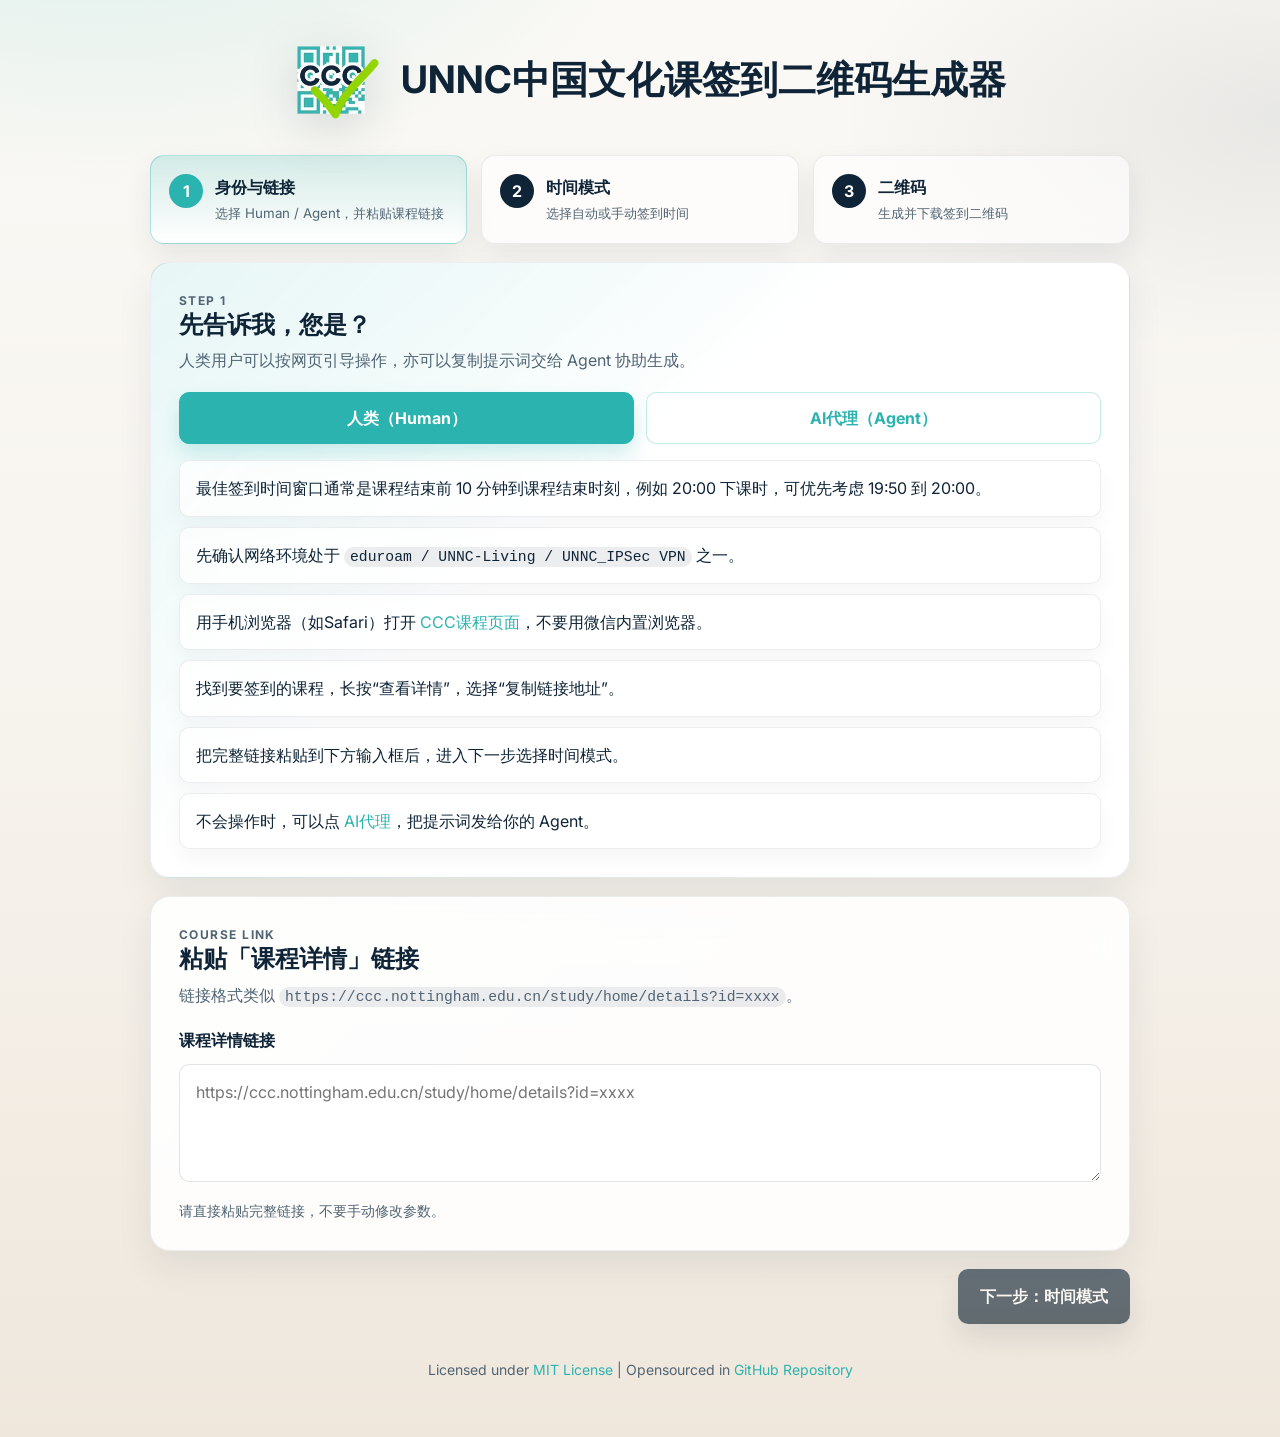
==== commit d1cafd62: "chore: replace some guidance" ====
--- a/public/index.html
+++ b/public/index.html
@@ -19,7 +19,7 @@
   <div class="page-shell">
     <header class="site-header">
       <h1>
-        <img src="ccc-small.webp" alt="CCC Logo" class="logo" loading="eager" fetchpriority="high" width="100" height="100" />
+        <img src="ccc-small.webp" alt="CCC Logo" class="logo" loading="eager" fetchpriority="high" width="200" height="150" />
         UNNC中国文化课签到二维码生成器
       </h1>
     </header>
@@ -63,8 +63,9 @@
 
         <div class="identity-content" id="humanContent">
           <ul class="guide-list">
+            <li>最佳签到时间窗口通常是课程结束前 10 分钟到课程结束时刻，例如 20:00 下课时，可优先考虑 19:50 到 20:00。</li>
             <li>先确认网络环境处于 <code>eduroam / UNNC-Living / UNNC_IPSec VPN</code> 之一。</li>
-            <li>用手机浏览器打开 <a href="https://ccc.nottingham.edu.cn/study/" target="_blank" rel="noopener noreferrer">CCC 课程页面</a>，不要用微信内置浏览器。</li>
+            <li>用手机浏览器（如Safari）打开 <a href="https://ccc.nottingham.edu.cn/study/" target="_blank" rel="noopener noreferrer">CCC课程页面</a>，不要用微信内置浏览器。</li>
             <li>找到要签到的课程，长按“查看详情”，选择“复制链接地址”。</li>
             <li>把完整链接粘贴到下方输入框后，进入下一步选择时间模式。</li>
             <li>不会操作时，可以点 <a href="#" class="agent-link" rel="noopener noreferrer">AI代理</a>，把提示词发给你的 Agent。</li>
--- a/public/styles.css
+++ b/public/styles.css
@@ -107,10 +107,14 @@
 }
 
 .logo {
-  width: 84px;
+  display: block;
+  width: auto;
   height: 84px;
+  max-width: 112px;
+  aspect-ratio: 4 / 3;
+  object-fit: contain;
+  flex-shrink: 0;
   filter: drop-shadow(0 12px 24px rgba(16, 38, 59, 0.14));
-  animation: float 6s ease-in-out infinite;
 }
 
 .page-intro {
@@ -610,17 +614,6 @@
   }
 }
 
-@keyframes float {
-  0%,
-  100% {
-    transform: translateY(0);
-  }
-
-  50% {
-    transform: translateY(-6px);
-  }
-}
-
 @media (max-width: 860px) {
   .stepper,
   .summary-grid,
@@ -668,8 +661,9 @@
   }
 
   .logo {
-    width: 72px;
+    width: auto;
     height: 72px;
+    max-width: 96px;
   }
 
   .qrcode-stage {
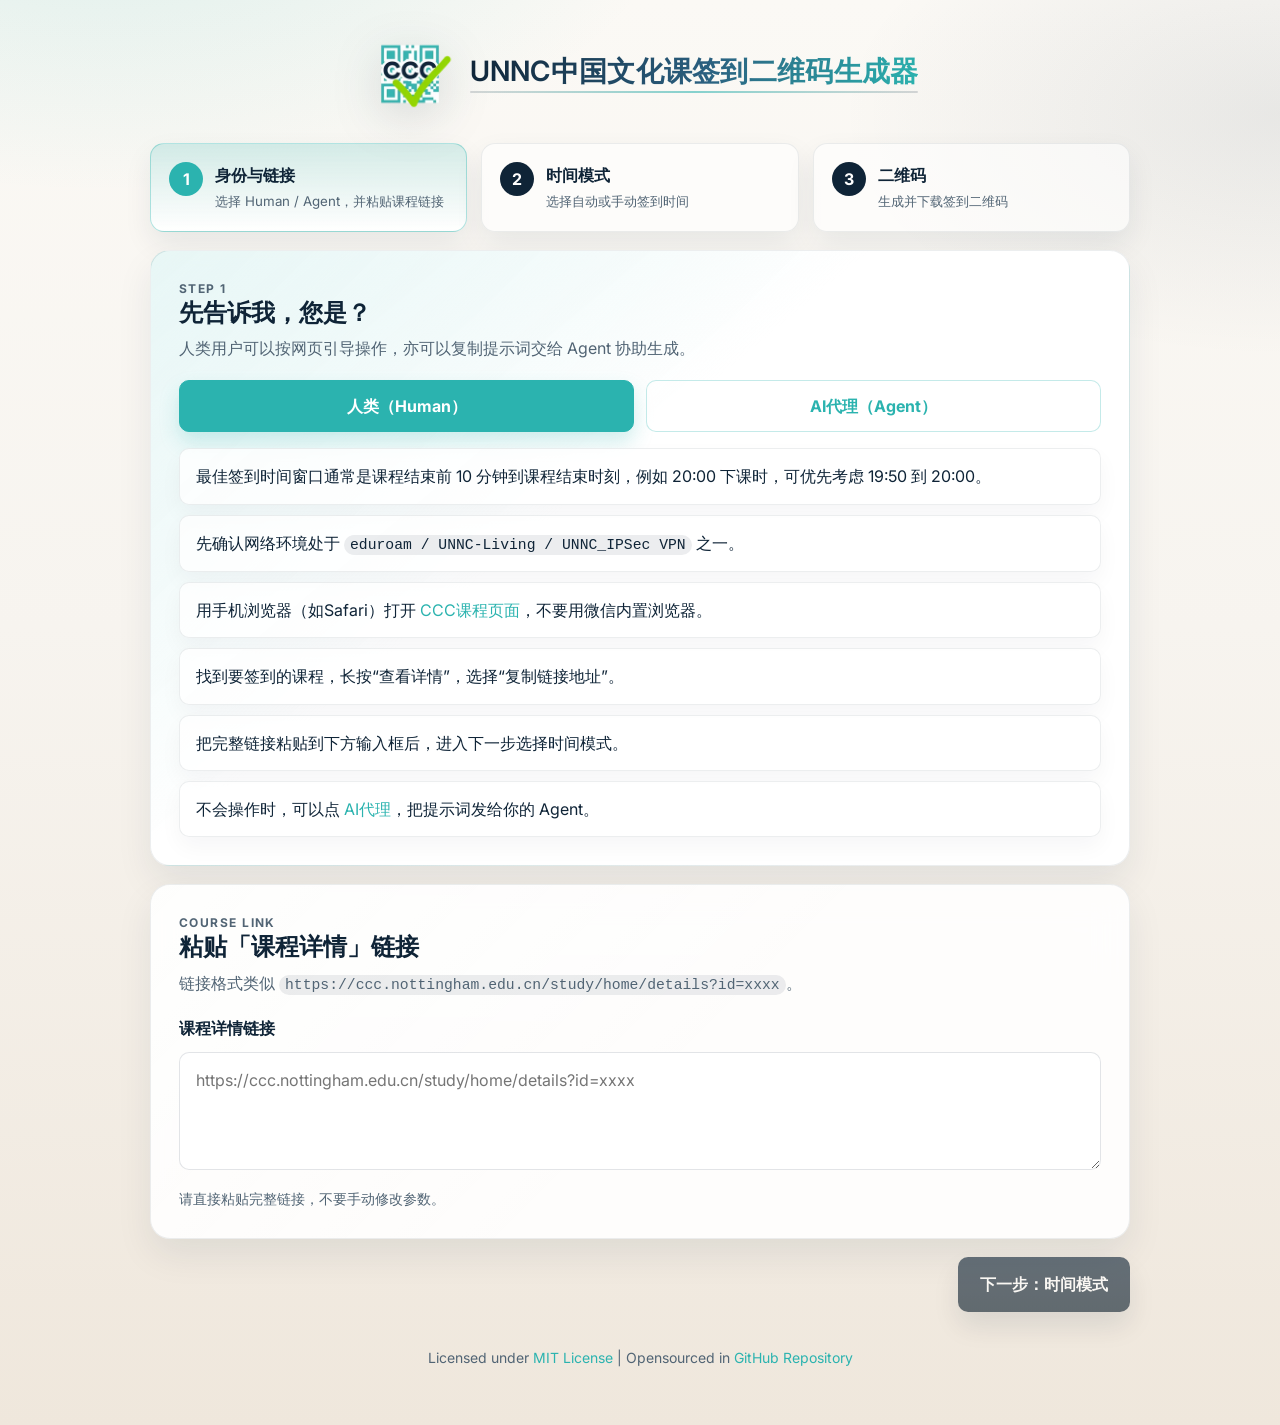
==== commit 15735cba: "feat: modernize the style for title" ====
--- a/public/index.html
+++ b/public/index.html
@@ -20,27 +20,27 @@
     <header class="site-header">
       <h1>
         <img src="ccc-small.webp" alt="CCC Logo" class="logo" loading="eager" fetchpriority="high" width="200" height="150" />
-        UNNC中国文化课签到二维码生成器
+        <span class="site-title-text">UNNC中国文化课签到二维码生成器</span>
       </h1>
     </header>
 
     <main class="wizard-layout">
       <section class="stepper" aria-label="步骤进度">
-        <article class="step-card is-active" aria-current="step">
+        <article class="step-card is-active" aria-current="step" data-step="1">
           <span class="step-number">1</span>
           <div>
             <strong>身份与链接</strong>
             <small>选择 Human / Agent，并粘贴课程链接</small>
           </div>
         </article>
-        <article class="step-card">
+        <article class="step-card" data-step="2">
           <span class="step-number">2</span>
           <div>
             <strong>时间模式</strong>
             <small>选择自动或手动签到时间</small>
           </div>
         </article>
-        <article class="step-card">
+        <article class="step-card" data-step="3">
           <span class="step-number">3</span>
           <div>
             <strong>二维码</strong>
--- a/public/styles.css
+++ b/public/styles.css
@@ -99,17 +99,40 @@
   display: inline-flex;
   align-items: center;
   justify-content: center;
-  gap: 14px;
+  gap: 12px;
   flex-wrap: wrap;
   margin: 0;
-  font-size: clamp(26px, 4vw, 38px);
+  font-size: clamp(20px, 2.2vw, 28px);
+  font-weight: 600;
   line-height: 1.15;
+}
+
+.site-title-text {
+  position: relative;
+  display: inline-block;
+  padding-bottom: 6px;
+  letter-spacing: 0.01em;
+  background: linear-gradient(110deg, #0f2437 0%, #2b5f7f 52%, #2bb3af 100%);
+  -webkit-background-clip: text;
+  background-clip: text;
+  color: transparent;
+}
+
+.site-title-text::after {
+  content: "";
+  position: absolute;
+  left: 0;
+  right: 0;
+  bottom: 0;
+  height: 2px;
+  border-radius: 999px;
+  background: linear-gradient(90deg, rgba(15, 36, 55, 0.16), rgba(43, 179, 175, 0.56), rgba(15, 36, 55, 0.16));
 }
 
 .logo {
   display: block;
   width: auto;
-  height: 84px;
+  height: 72px;
   max-width: 112px;
   aspect-ratio: 4 / 3;
   object-fit: contain;
@@ -144,6 +167,7 @@
   border-radius: var(--radius-md);
   background: rgba(255, 255, 255, 0.58);
   box-shadow: 0 12px 28px var(--shadow-soft);
+  transition: transform var(--transition), box-shadow var(--transition), border-color var(--transition);
 }
 
 .step-card strong,
@@ -163,6 +187,20 @@
 
 .step-card.is-done {
   background: linear-gradient(180deg, rgba(15, 36, 55, 0.1), rgba(255, 255, 255, 0.92));
+}
+
+.step-card.is-clickable-back {
+  cursor: pointer;
+}
+
+.step-card.is-clickable-back:hover {
+  transform: translateY(-1px);
+  box-shadow: 0 16px 30px rgba(15, 36, 55, 0.14);
+  border-color: rgba(15, 36, 55, 0.24);
+}
+
+.step-card.is-locked-step {
+  cursor: not-allowed;
 }
 
 .step-number {
@@ -361,12 +399,13 @@
   box-shadow: 0 14px 28px rgba(15, 36, 55, 0.16);
 }
 
-.button-primary:hover:not(:disabled) {
+.button-primary:hover:not(:disabled):not(.is-disabled) {
   transform: translateY(-1px);
   box-shadow: 0 18px 34px rgba(15, 36, 55, 0.2);
 }
 
 .button-primary:disabled,
+.button-primary.is-disabled,
 .button-secondary:disabled,
 .copy-btn:disabled {
   cursor: not-allowed;
@@ -381,7 +420,8 @@
 }
 
 textarea,
-input[type="number"] {
+input[type="number"],
+select {
   width: 100%;
   border: 1px solid rgba(16, 38, 59, 0.12);
   border-radius: var(--radius-sm);
@@ -397,15 +437,18 @@
   resize: vertical;
 }
 
-input[type="number"] {
+input[type="number"],
+select {
   padding: 12px 14px;
   text-align: center;
 }
 
 textarea:hover,
 input[type="number"]:hover,
+select:hover,
 textarea:focus,
-input[type="number"]:focus {
+input[type="number"]:focus,
+select:focus {
   border-color: rgba(43, 179, 175, 0.48);
   box-shadow: 0 0 0 4px rgba(43, 179, 175, 0.08);
 }
@@ -633,6 +676,16 @@
     padding: 18px 0 28px;
   }
 
+  h1 {
+    gap: 10px;
+    font-size: clamp(18px, 5.2vw, 23px);
+    line-height: 1.22;
+  }
+
+  .site-title-text {
+    padding-bottom: 4px;
+  }
+
   .panel {
     padding: 20px;
     border-radius: 18px;
@@ -662,7 +715,7 @@
 
   .logo {
     width: auto;
-    height: 72px;
+    height: 58px;
     max-width: 96px;
   }
 
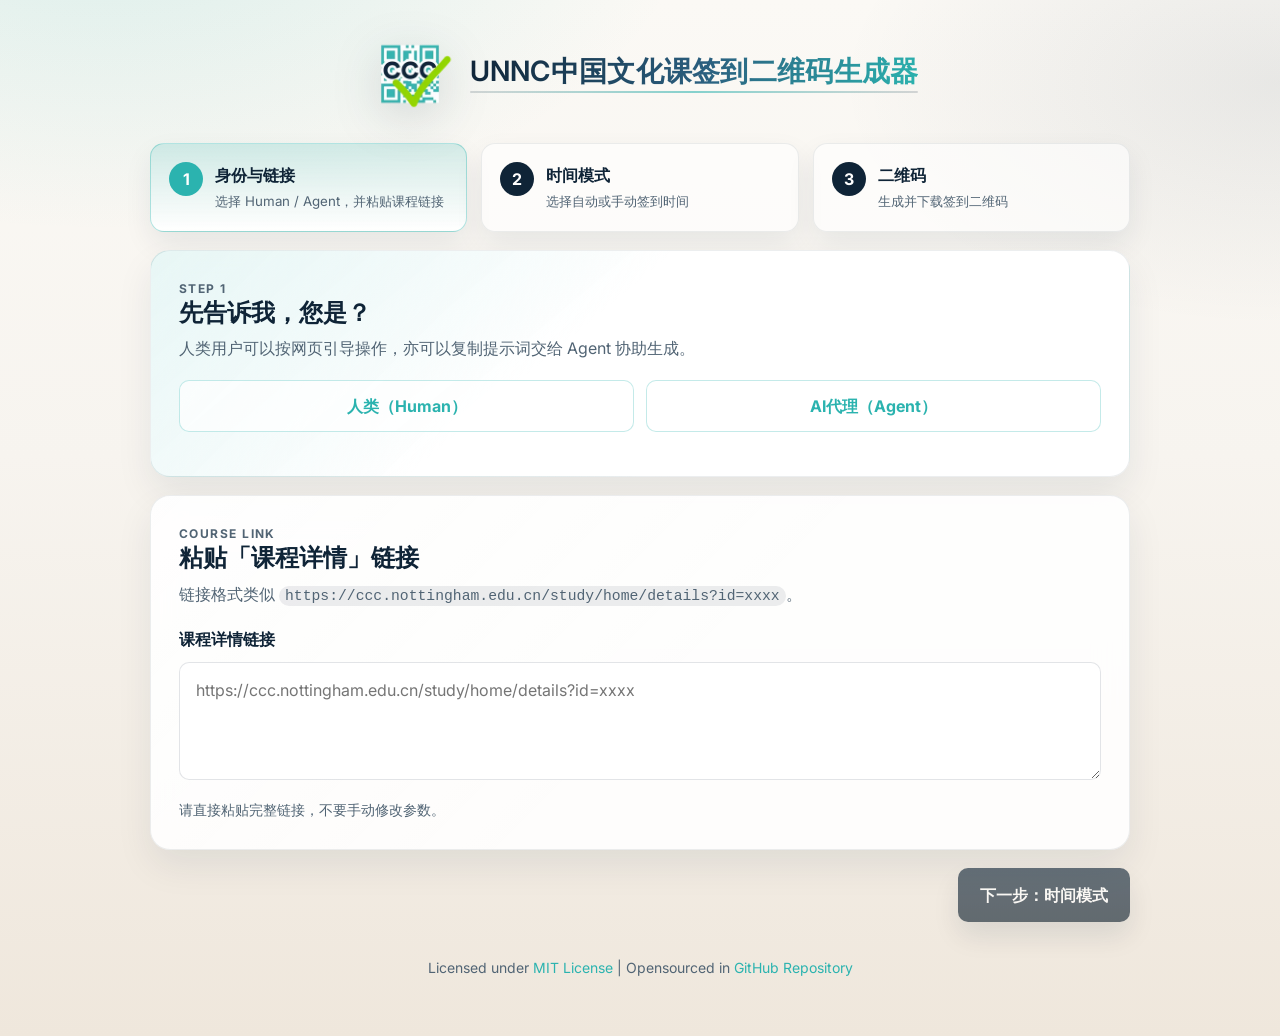
==== commit 8088ef15: "feat: revise the default settings" ====
--- a/public/index.html
+++ b/public/index.html
@@ -61,7 +61,7 @@
           <button type="button" class="identity-btn" id="agentBtn" data-identity="agent">AI代理（Agent）</button>
         </div>
 
-        <div class="identity-content" id="humanContent">
+        <div class="identity-content" id="humanContent" hidden>
           <ul class="guide-list">
             <li>最佳签到时间窗口通常是课程结束前 10 分钟到课程结束时刻，例如 20:00 下课时，可优先考虑 19:50 到 20:00。</li>
             <li>先确认网络环境处于 <code>eduroam / UNNC-Living / UNNC_IPSec VPN</code> 之一。</li>
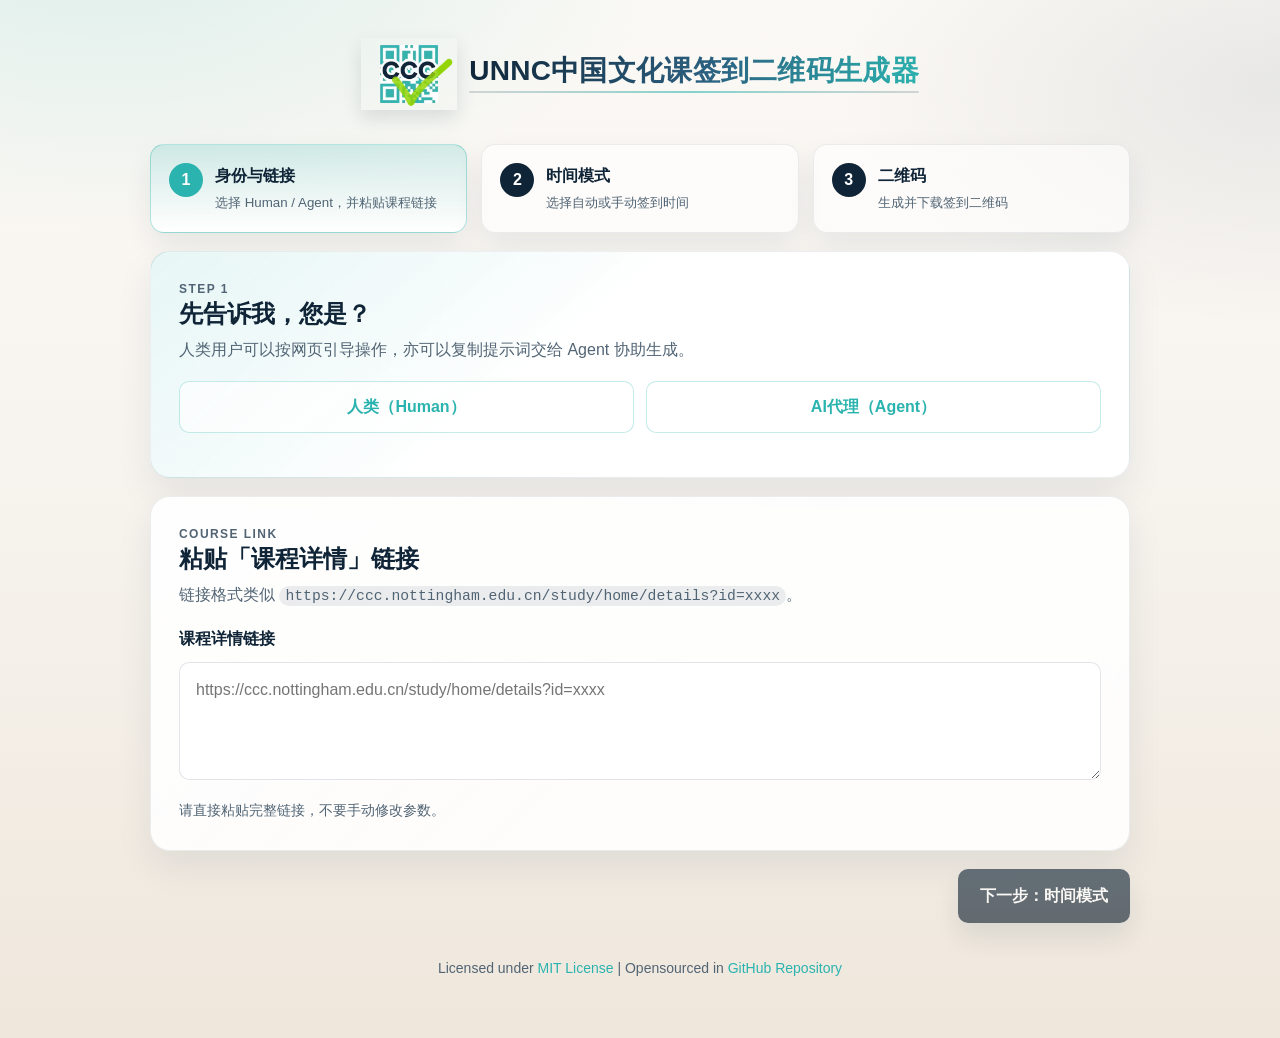
==== commit 792430f6: "feat: enhance performance" ====
--- a/public/index.html
+++ b/public/index.html
@@ -7,12 +7,10 @@
   <meta http-equiv="X-UA-Compatible" content="IE=edge" />
   <meta name="theme-color" content="#0f2437" />
   <title>步骤 1 | UNNC中国文化课签到二维码生成器</title>
-  <link rel="preconnect" href="https://fonts.googleapis.com" />
-  <link rel="preconnect" href="https://fonts.gstatic.com" crossorigin />
-  <link rel="preload" href="https://fonts.googleapis.com/css2?family=Inter:wght@400;500;600;700&display=swap" as="style" />
-  <link rel="stylesheet" href="https://fonts.googleapis.com/css2?family=Inter:wght@400;500;600;700&display=swap" />
   <link rel="preload" href="ccc-small.webp" as="image" type="image/webp" />
   <link rel="icon" type="image/svg+xml" href="favicon.svg" />
+  <link rel="modulepreload" href="scripts/wizard.js" />
+  <link rel="prefetch" href="time.html" />
   <link rel="stylesheet" href="styles.css" />
 </head>
 <body>
--- a/public/styles.css
+++ b/public/styles.css
@@ -32,7 +32,7 @@
 body {
   margin: 0;
   min-height: 100vh;
-  font-family: "Inter", -apple-system, BlinkMacSystemFont, "Segoe UI", sans-serif;
+  font-family: "PingFang SC", "Microsoft YaHei", -apple-system, BlinkMacSystemFont, "Segoe UI", sans-serif;
   color: var(--text);
   background:
     radial-gradient(960px 540px at 8% -10%, rgba(43, 179, 175, 0.16), transparent 62%),
@@ -40,7 +40,7 @@
     linear-gradient(180deg, var(--bg-top) 0%, var(--bg-mid) 44%, var(--bg-bottom) 100%);
   line-height: 1.65;
   -webkit-font-smoothing: antialiased;
-  text-rendering: optimizeLegibility;
+  text-rendering: optimizeSpeed;
 }
 
 a {
@@ -137,7 +137,7 @@
   aspect-ratio: 4 / 3;
   object-fit: contain;
   flex-shrink: 0;
-  filter: drop-shadow(0 12px 24px rgba(16, 38, 59, 0.14));
+  box-shadow: 0 8px 18px rgba(16, 38, 59, 0.12);
 }
 
 .page-intro {
@@ -228,7 +228,8 @@
   border-radius: var(--radius-lg);
   background: var(--card-bg);
   box-shadow: 0 16px 36px var(--shadow-soft);
-  backdrop-filter: blur(16px);
+  content-visibility: auto;
+  contain-intrinsic-size: 1px 320px;
 }
 
 .panel::before {
@@ -258,6 +259,13 @@
   background:
     linear-gradient(180deg, rgba(43, 179, 175, 0.08), rgba(255, 255, 255, 0.9)),
     rgba(255, 255, 255, 0.88);
+}
+
+@supports ((-webkit-backdrop-filter: blur(10px)) or (backdrop-filter: blur(10px))) {
+  .panel {
+    -webkit-backdrop-filter: blur(10px);
+    backdrop-filter: blur(10px);
+  }
 }
 
 .panel-header {
